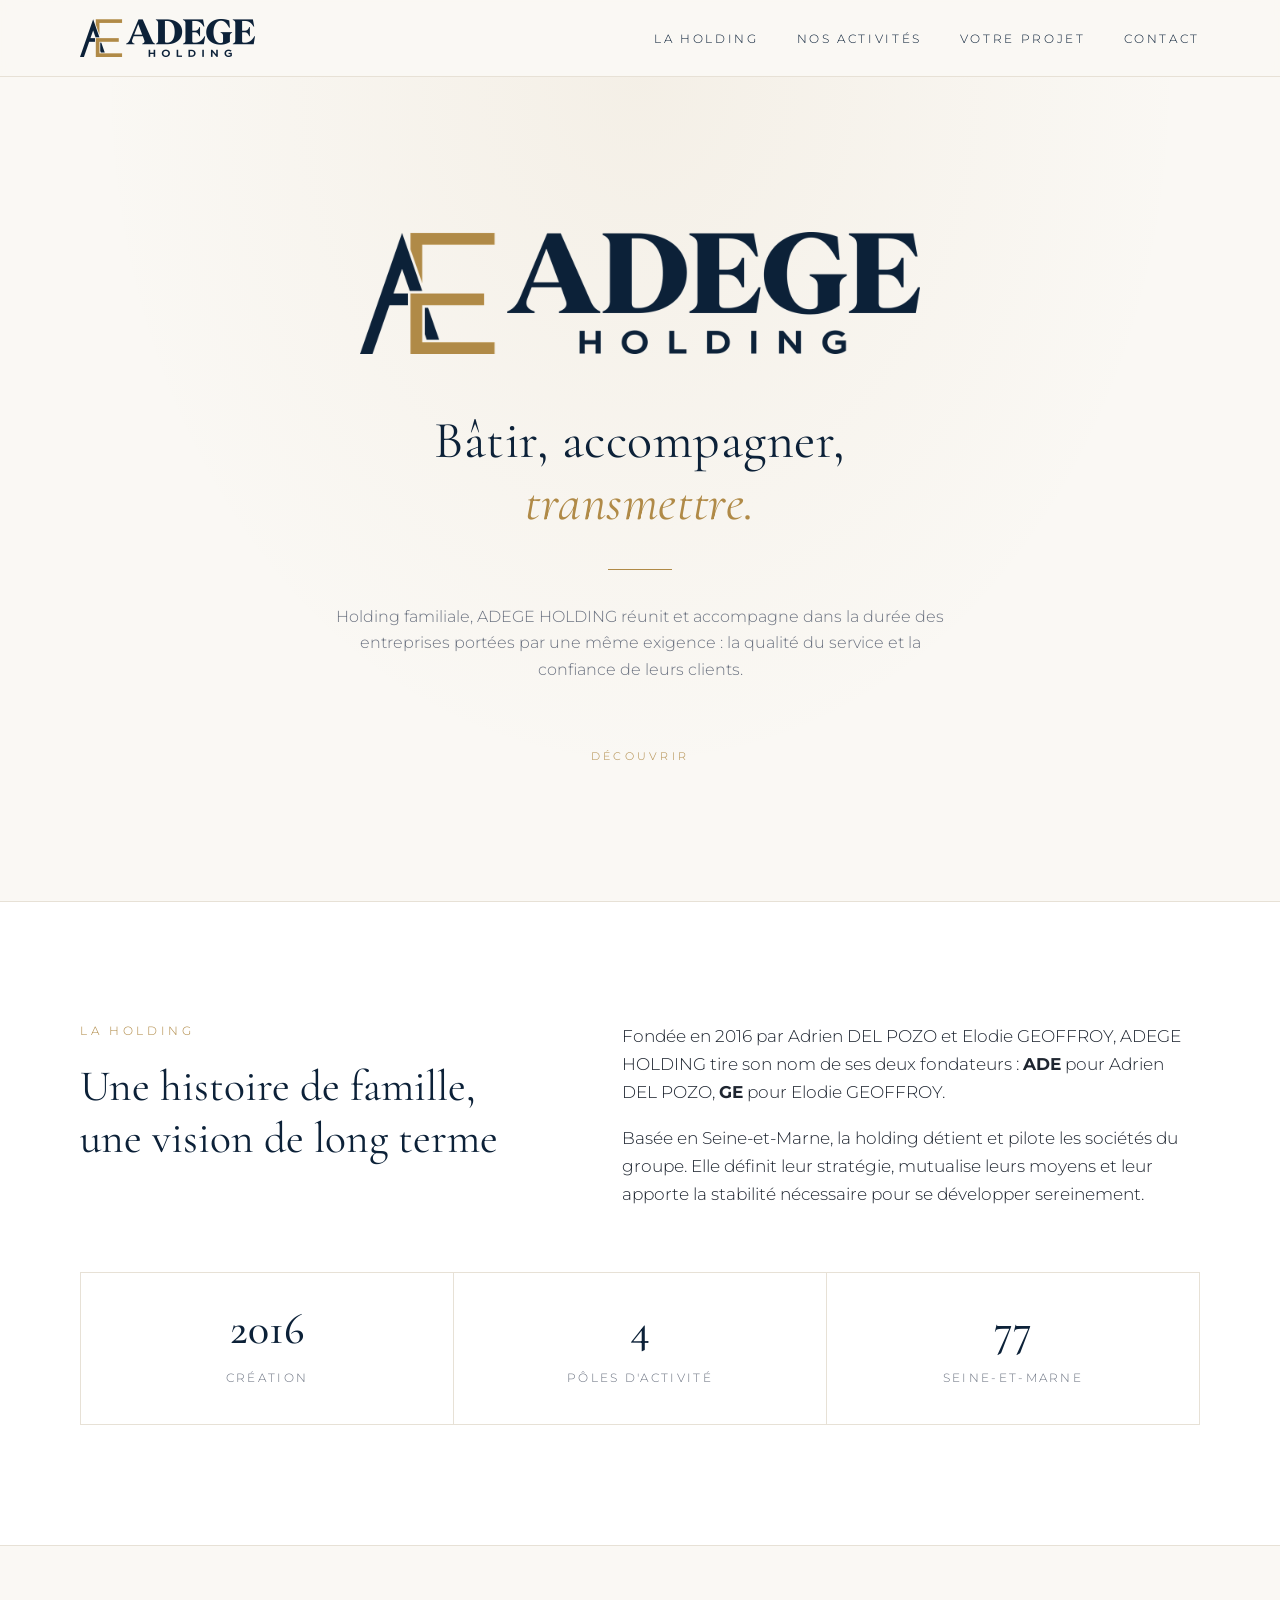
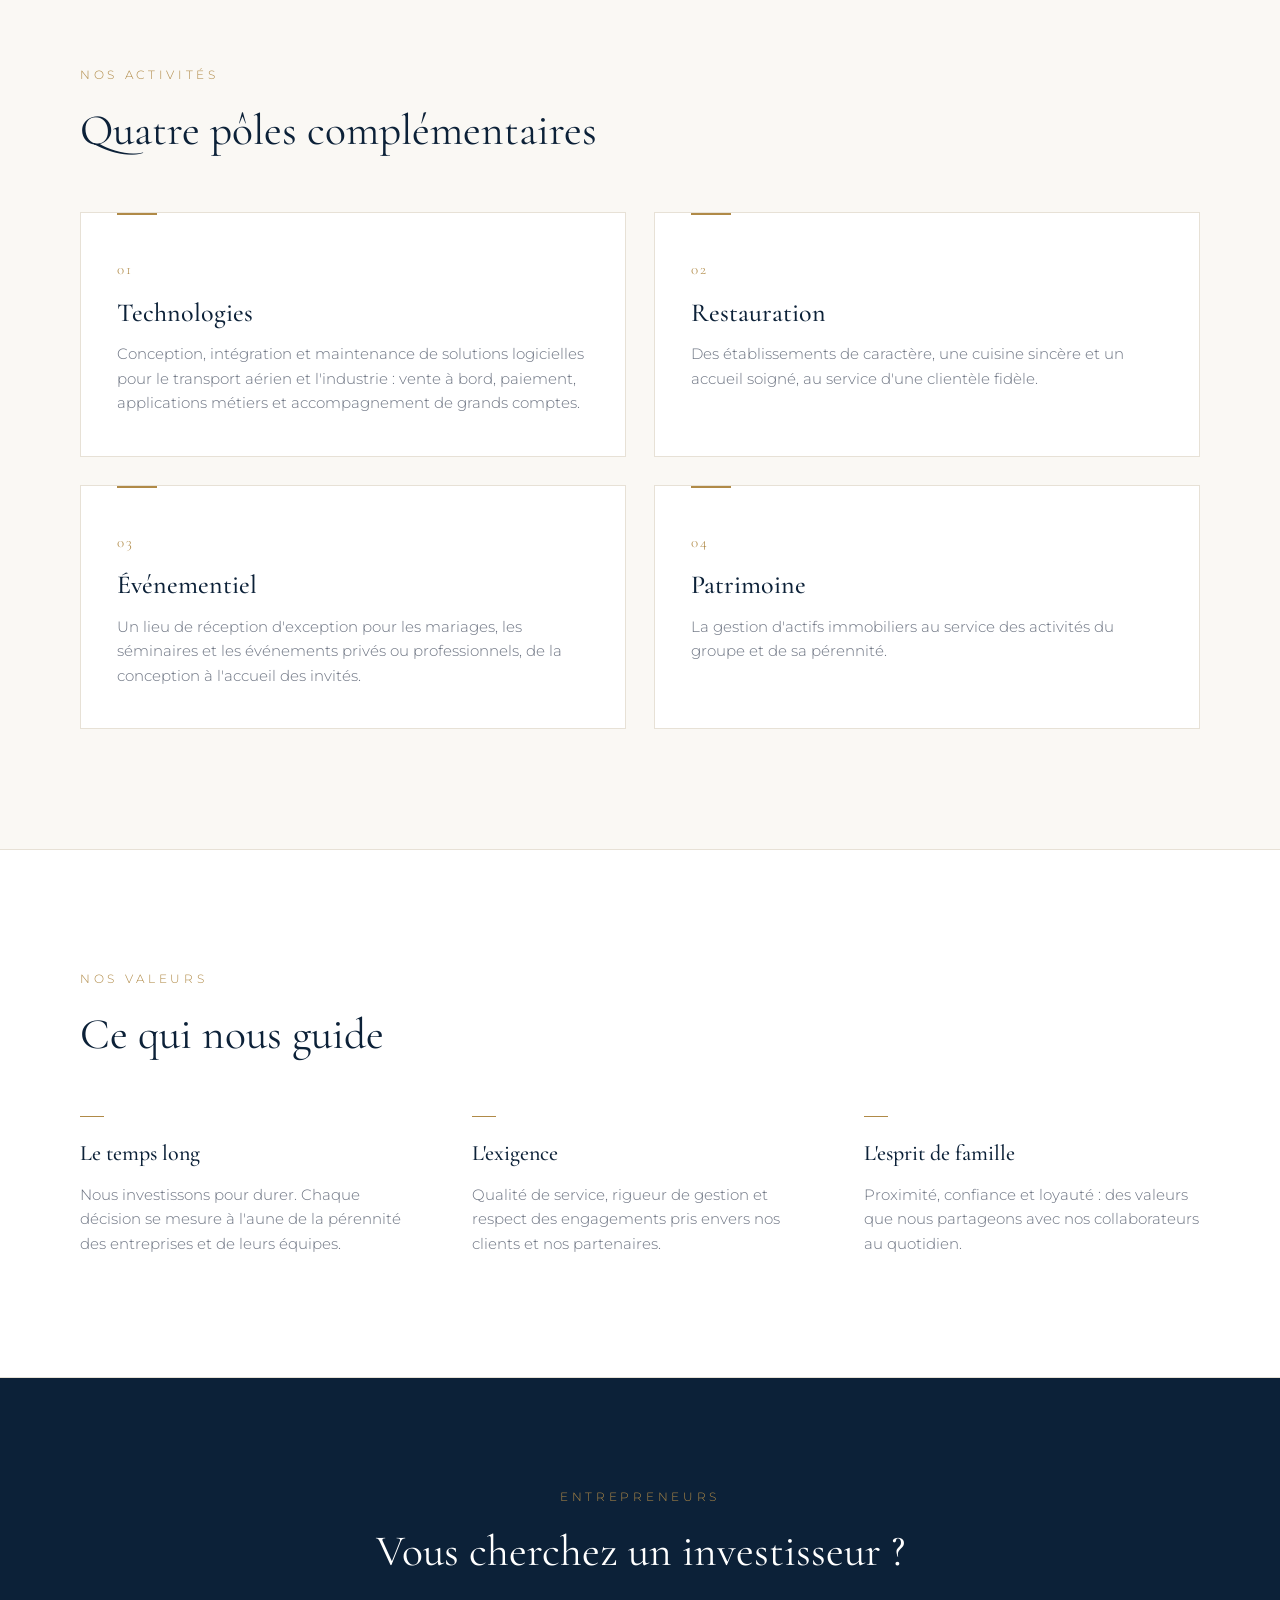
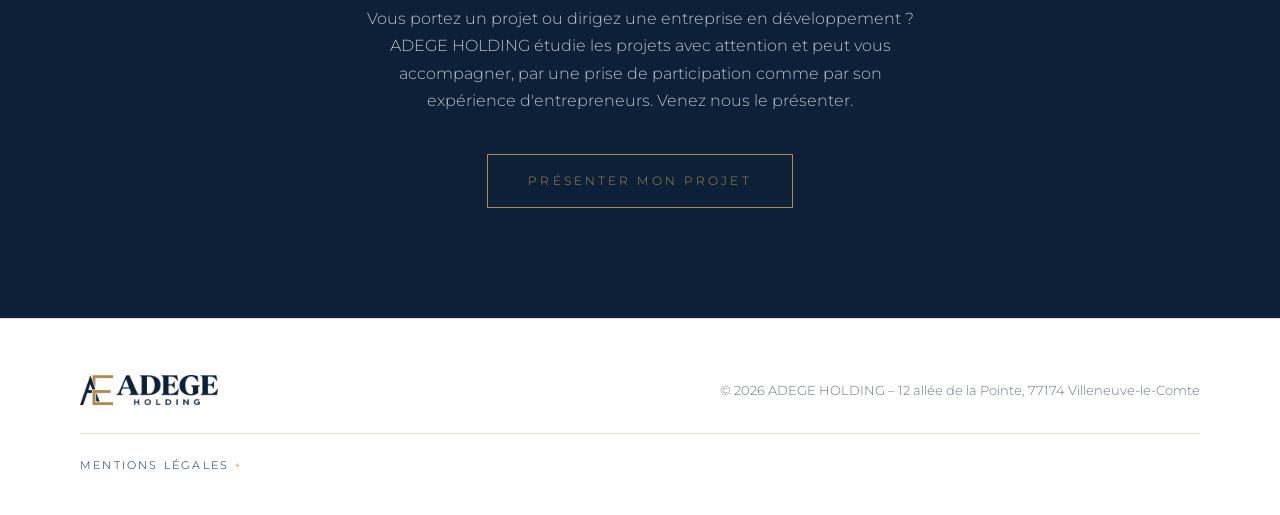
==== index.html @ 474741d3 "Site vitrine ADEGE HOLDING" ====
<!doctype html>
<html lang="fr">
<head>
<meta charset="utf-8">
<meta name="viewport" content="width=device-width, initial-scale=1">
<title>ADEGE HOLDING – Holding familiale</title>
<meta name="description" content="ADEGE HOLDING, holding familiale fondée par Adrien DEL POZO et Elodie GEOFFROY, accompagne dans la durée des entreprises de technologies, de restauration, d'événementiel et de patrimoine.">
<link rel="icon" type="image/png" href="img/favicon.png">
<link rel="preconnect" href="https://fonts.googleapis.com">
<link rel="preconnect" href="https://fonts.gstatic.com" crossorigin>
<link href="https://fonts.googleapis.com/css2?family=Cormorant+Garamond:ital,wght@0,400;0,500;1,400&family=Montserrat:wght@300;400;500&display=swap" rel="stylesheet">
<link rel="stylesheet" href="style.css">
</head>
<body>
<header class="top">
  <div class="wrap">
    <a class="brand" href="index.html" aria-label="ADEGE HOLDING – accueil"><img src="img/logo.png" alt="ADEGE HOLDING"></a>
    <nav>
      <a href="#holding">La holding</a>
      <a href="#poles">Nos activités</a>
      <a href="#projets">Votre projet</a>
      <a href="contact.html">Contact</a>
    </nav>
  </div>
</header>

<main>
  <section class="hero">
    <div class="wrap">
      <img class="logo reveal" src="img/logo.png" alt="ADEGE HOLDING">
      <h1 class="reveal">Bâtir, accompagner,<br><em>transmettre.</em></h1>
      <div class="rule"></div>
      <p class="reveal">Holding familiale, ADEGE HOLDING réunit et accompagne dans la durée des entreprises portées par une même exigence : la qualité du service et la confiance de leurs clients.</p>
      <div class="scroll">Découvrir</div>
    </div>
  </section>

  <section class="block paper" id="holding">
    <div class="wrap split">
      <div class="reveal">
        <div class="eyebrow">La holding</div>
        <h2>Une histoire de famille, une vision de long terme</h2>
      </div>
      <div class="reveal">
        <p class="lead">Fondée en 2016 par Adrien DEL POZO et Elodie GEOFFROY, ADEGE HOLDING tire son nom de ses deux fondateurs : <strong>ADE</strong> pour Adrien DEL POZO, <strong>GE</strong> pour Elodie GEOFFROY.</p>
        <p class="lead">Basée en Seine-et-Marne, la holding détient et pilote les sociétés du groupe. Elle définit leur stratégie, mutualise leurs moyens et leur apporte la stabilité nécessaire pour se développer sereinement.</p>
      </div>
    </div>
    <div class="wrap">
      <div class="figures reveal">
        <div><b>2016</b><span>Création</span></div>
        <div><b>4</b><span>Pôles d'activité</span></div>
        <div><b>77</b><span>Seine-et-Marne</span></div>
      </div>
    </div>
  </section>

  <section class="block" id="poles">
    <div class="wrap">
      <div class="eyebrow reveal">Nos activités</div>
      <h2 class="reveal">Quatre pôles complémentaires</h2>
      <div class="poles">
        <article class="pole reveal">
          <div class="num">01</div>
          <h3>Technologies</h3>
          <p>Conception, intégration et maintenance de solutions logicielles pour le transport aérien et l'industrie : vente à bord, paiement, applications métiers et accompagnement de grands comptes.</p>
        </article>
        <article class="pole reveal">
          <div class="num">02</div>
          <h3>Restauration</h3>
          <p>Des établissements de caractère, une cuisine sincère et un accueil soigné, au service d'une clientèle fidèle.</p>
        </article>
        <article class="pole reveal">
          <div class="num">03</div>
          <h3>Événementiel</h3>
          <p>Un lieu de réception d'exception pour les mariages, les séminaires et les événements privés ou professionnels, de la conception à l'accueil des invités.</p>
        </article>
        <article class="pole reveal">
          <div class="num">04</div>
          <h3>Patrimoine</h3>
          <p>La gestion d'actifs immobiliers au service des activités du groupe et de sa pérennité.</p>
        </article>
      </div>
    </div>
  </section>

  <section class="block paper">
    <div class="wrap">
      <div class="eyebrow reveal">Nos valeurs</div>
      <h2 class="reveal">Ce qui nous guide</h2>
      <div class="values">
        <div class="reveal"><h4>Le temps long</h4><p>Nous investissons pour durer. Chaque décision se mesure à l'aune de la pérennité des entreprises et de leurs équipes.</p></div>
        <div class="reveal"><h4>L'exigence</h4><p>Qualité de service, rigueur de gestion et respect des engagements pris envers nos clients et nos partenaires.</p></div>
        <div class="reveal"><h4>L'esprit de famille</h4><p>Proximité, confiance et loyauté : des valeurs que nous partageons avec nos collaborateurs au quotidien.</p></div>
      </div>
    </div>
  </section>

  <section class="cta" id="projets">
    <div class="wrap">
      <div class="eyebrow">Entrepreneurs</div>
      <h2>Vous cherchez un investisseur ?</h2>
      <p>Vous portez un projet ou dirigez une entreprise en développement ? ADEGE HOLDING étudie les projets avec attention et peut vous accompagner, par une prise de participation comme par son expérience d'entrepreneurs. Venez nous le présenter.</p>
      <a class="btn" href="contact.html#projet">Présenter mon projet</a>
    </div>
  </section>
</main>

<footer>
  <div class="wrap">
    <div class="row">
      <img src="img/logo.png" alt="ADEGE HOLDING">
      <span>© <span class="year">2026</span> ADEGE HOLDING – 12 allée de la Pointe, 77174 Villeneuve-le-Comte</span>
    </div>
    <details>
      <summary>Mentions légales</summary>
      <div class="legal">
        <div><b>Éditeur</b>ADEGE HOLDING, société civile au capital de 214 000 €<br>Siège : 12 allée de la Pointe, 77174 Villeneuve-le-Comte<br>RCS Meaux 818 381 444<br>Contact : contact@adege-holding.com</div>
        <div><b>Publication</b>Directrice de la publication : Elodie GEOFFROY, gérante.<br><br><b>Hébergement</b>GitHub, Inc. (GitHub Pages), 88 Colin P. Kelly Jr. Street, San Francisco, CA 94107, États-Unis.</div>
        <div><b>Données personnelles</b>Ce site ne dépose aucun cookie et ne collecte aucune donnée personnelle. Les messages envoyés par e-mail ne servent qu'à vous répondre. Vous pouvez exercer vos droits (RGPD) à l'adresse contact@adege-holding.com.</div>
      </div>
    </details>
  </div>
</footer>
<script>
  document.querySelectorAll('.year').forEach(e => e.textContent = new Date().getFullYear());
  const io = new IntersectionObserver(es => es.forEach(e => { if (e.isIntersecting) { e.target.classList.add('in'); io.unobserve(e.target); } }), { threshold: .12 });
  document.querySelectorAll('.reveal').forEach(e => io.observe(e));
</script>
</body>
</html>
---- style.css ----
:root {
  --navy: #0C2138;
  --navy-soft: #1B3350;
  --gold: #B08A47;
  --gold-soft: #CDB386;
  --ivory: #FAF8F4;
  --paper: #FFFFFF;
  --ink: #1E2530;
  --muted: #6B7280;
  --line: #E7E1D6;
  --serif: "Cormorant Garamond", Georgia, "Times New Roman", serif;
  --sans: "Montserrat", "Segoe UI", Arial, sans-serif;
}
* { box-sizing: border-box; margin: 0; padding: 0; }
html { scroll-behavior: smooth; }
body { background: var(--ivory); color: var(--ink); font-family: var(--sans); font-weight: 300; line-height: 1.7; -webkit-font-smoothing: antialiased; }
a { color: inherit; text-decoration: none; }
img { max-width: 100%; display: block; }

/* header */
.top { position: sticky; top: 0; z-index: 10; background: rgba(250, 248, 244, .92); backdrop-filter: blur(8px); border-bottom: 1px solid var(--line); }
.top .wrap { display: flex; align-items: center; justify-content: space-between; height: 76px; }
.top .brand img { height: 38px; width: auto; }
.top nav a { font-size: 12px; letter-spacing: .22em; text-transform: uppercase; margin-left: 34px; color: var(--navy); position: relative; padding-bottom: 4px; }
.top nav a::after { content: ""; position: absolute; left: 0; right: 0; bottom: 0; height: 1px; background: var(--gold); transform: scaleX(0); transition: transform .3s; }
.top nav a:hover::after, .top nav a.on::after { transform: scaleX(1); }

.wrap { width: min(1120px, calc(100% - 48px)); margin: 0 auto; }

/* hero */
.hero { min-height: calc(100vh - 76px); display: grid; place-items: center; text-align: center; padding: 80px 0 60px; background:
  radial-gradient(ellipse at 50% 0%, rgba(176, 138, 71, .08), transparent 60%), var(--ivory); }
.hero .logo { width: min(560px, 86vw); margin: 0 auto 56px; }
.hero h1 { font-family: var(--serif); font-weight: 400; font-size: clamp(30px, 4.2vw, 52px); line-height: 1.2; color: var(--navy); letter-spacing: .01em; }
.hero h1 em { font-style: italic; color: var(--gold); }
.rule { width: 64px; height: 1px; background: var(--gold); margin: 34px auto; }
.hero p { max-width: 620px; margin: 0 auto; color: var(--muted); font-size: 15.5px; }
.scroll { margin-top: 64px; font-size: 11px; letter-spacing: .3em; text-transform: uppercase; color: var(--gold); }

/* sections */
section.block { padding: 120px 0; }
section.block.paper { background: var(--paper); border-top: 1px solid var(--line); border-bottom: 1px solid var(--line); }
.eyebrow { font-size: 11.5px; letter-spacing: .32em; text-transform: uppercase; color: var(--gold); margin-bottom: 18px; }
h2 { font-family: var(--serif); font-weight: 400; font-size: clamp(30px, 3.4vw, 44px); line-height: 1.2; color: var(--navy); margin-bottom: 28px; }
.lead { font-size: 16.5px; color: var(--ink); max-width: 720px; }
.lead + .lead { margin-top: 18px; }

.split { display: grid; grid-template-columns: 1fr 1.25fr; gap: 80px; align-items: start; }
.figures { display: grid; grid-template-columns: repeat(3, 1fr); gap: 1px; background: var(--line); border: 1px solid var(--line); margin-top: 64px; }
.figures div { background: var(--paper); padding: 34px 26px; text-align: center; }
.figures b { display: block; font-family: var(--serif); font-weight: 500; font-size: 44px; color: var(--navy); line-height: 1; margin-bottom: 12px; }
.figures span { font-size: 11.5px; letter-spacing: .2em; text-transform: uppercase; color: var(--muted); }

/* poles */
.poles { display: grid; grid-template-columns: repeat(2, 1fr); gap: 28px; margin-top: 56px; }
.pole { background: var(--paper); border: 1px solid var(--line); padding: 44px 36px 40px; position: relative; transition: transform .35s, box-shadow .35s; }
.pole::before { content: ""; position: absolute; top: 0; left: 36px; width: 40px; height: 2px; background: var(--gold); }
.pole:hover { transform: translateY(-4px); box-shadow: 0 18px 40px rgba(12, 33, 56, .08); }
.pole .num { font-family: var(--serif); font-size: 15px; color: var(--gold); letter-spacing: .1em; }
.pole h3 { font-family: var(--serif); font-weight: 500; font-size: 26px; color: var(--navy); margin: 14px 0 14px; line-height: 1.2; }
.pole p { font-size: 14.5px; color: var(--muted); }
.pole ul { list-style: none; margin-top: 22px; border-top: 1px solid var(--line); padding-top: 18px; }
.pole li { font-size: 12px; letter-spacing: .16em; text-transform: uppercase; color: var(--navy); padding: 5px 0; }

/* values */
.values { display: grid; grid-template-columns: repeat(3, 1fr); gap: 56px; margin-top: 56px; }
.values h4 { font-family: var(--serif); font-weight: 500; font-size: 22px; color: var(--navy); margin-bottom: 10px; }
.values h4::before { content: ""; display: block; width: 24px; height: 1px; background: var(--gold); margin-bottom: 18px; }
.values p { font-size: 14.5px; color: var(--muted); }

/* call to action */
.cta { background: var(--navy); color: #fff; text-align: center; padding: 110px 0; }
.cta h2 { color: #fff; }
.cta p { color: rgba(255, 255, 255, .72); max-width: 560px; margin: 0 auto 40px; }
.btn { display: inline-block; border: 1px solid var(--gold); color: var(--gold); padding: 16px 40px; font-size: 12px; letter-spacing: .26em; text-transform: uppercase; transition: background .3s, color .3s; }
.btn:hover { background: var(--gold); color: var(--navy); }
.btn.dark { color: var(--navy); border-color: var(--navy); }
.btn.dark:hover { background: var(--navy); color: #fff; }

/* contact page */
.contact-hero { padding: 110px 0 40px; text-align: center; }
.contact-grid { display: grid; grid-template-columns: 1fr 1fr; gap: 1px; background: var(--line); border: 1px solid var(--line); margin: 40px auto 120px; max-width: 900px; }
.contact-grid > div { background: var(--paper); padding: 56px 48px; }
.contact-grid h3 { font-size: 11.5px; letter-spacing: .3em; text-transform: uppercase; color: var(--gold); font-weight: 500; margin-bottom: 22px; }
.contact-grid p { font-family: var(--serif); font-size: 22px; line-height: 1.5; color: var(--navy); }
.contact-grid a.mail { border-bottom: 1px solid var(--gold); }
.contact-grid .small { font-family: var(--sans); font-size: 13.5px; color: var(--muted); margin-top: 18px; line-height: 1.7; }

/* footer */
footer { background: var(--paper); border-top: 1px solid var(--line); padding: 56px 0 40px; font-size: 12.5px; color: var(--muted); }
footer .row { display: flex; justify-content: space-between; align-items: center; gap: 24px; flex-wrap: wrap; }
footer img { height: 30px; width: auto; }
footer details { margin-top: 28px; border-top: 1px solid var(--line); padding-top: 22px; }
footer summary { cursor: pointer; letter-spacing: .2em; text-transform: uppercase; font-size: 11px; color: var(--navy); list-style: none; }
footer summary::-webkit-details-marker { display: none; }
footer summary::after { content: " +"; color: var(--gold); }
footer details[open] summary::after { content: " –"; }
footer .legal { margin-top: 18px; display: grid; grid-template-columns: repeat(3, 1fr); gap: 32px; line-height: 1.8; }
footer .legal b { color: var(--navy); font-weight: 500; display: block; margin-bottom: 6px; letter-spacing: .08em; }

/* reveal */
.reveal { opacity: 0; transform: translateY(18px); transition: opacity .9s ease, transform .9s ease; }
.reveal.in { opacity: 1; transform: none; }

@media (max-width: 880px) {
  .split, .poles, .values, .contact-grid, footer .legal { grid-template-columns: 1fr; }
  .split { gap: 24px; }
  .figures { grid-template-columns: 1fr; }
  section.block { padding: 80px 0; }
  .top nav a { margin-left: 18px; letter-spacing: .14em; }
  .contact-grid > div { padding: 40px 28px; }
}
@media (prefers-reduced-motion: reduce) { .reveal { opacity: 1; transform: none; transition: none; } html { scroll-behavior: auto; } }
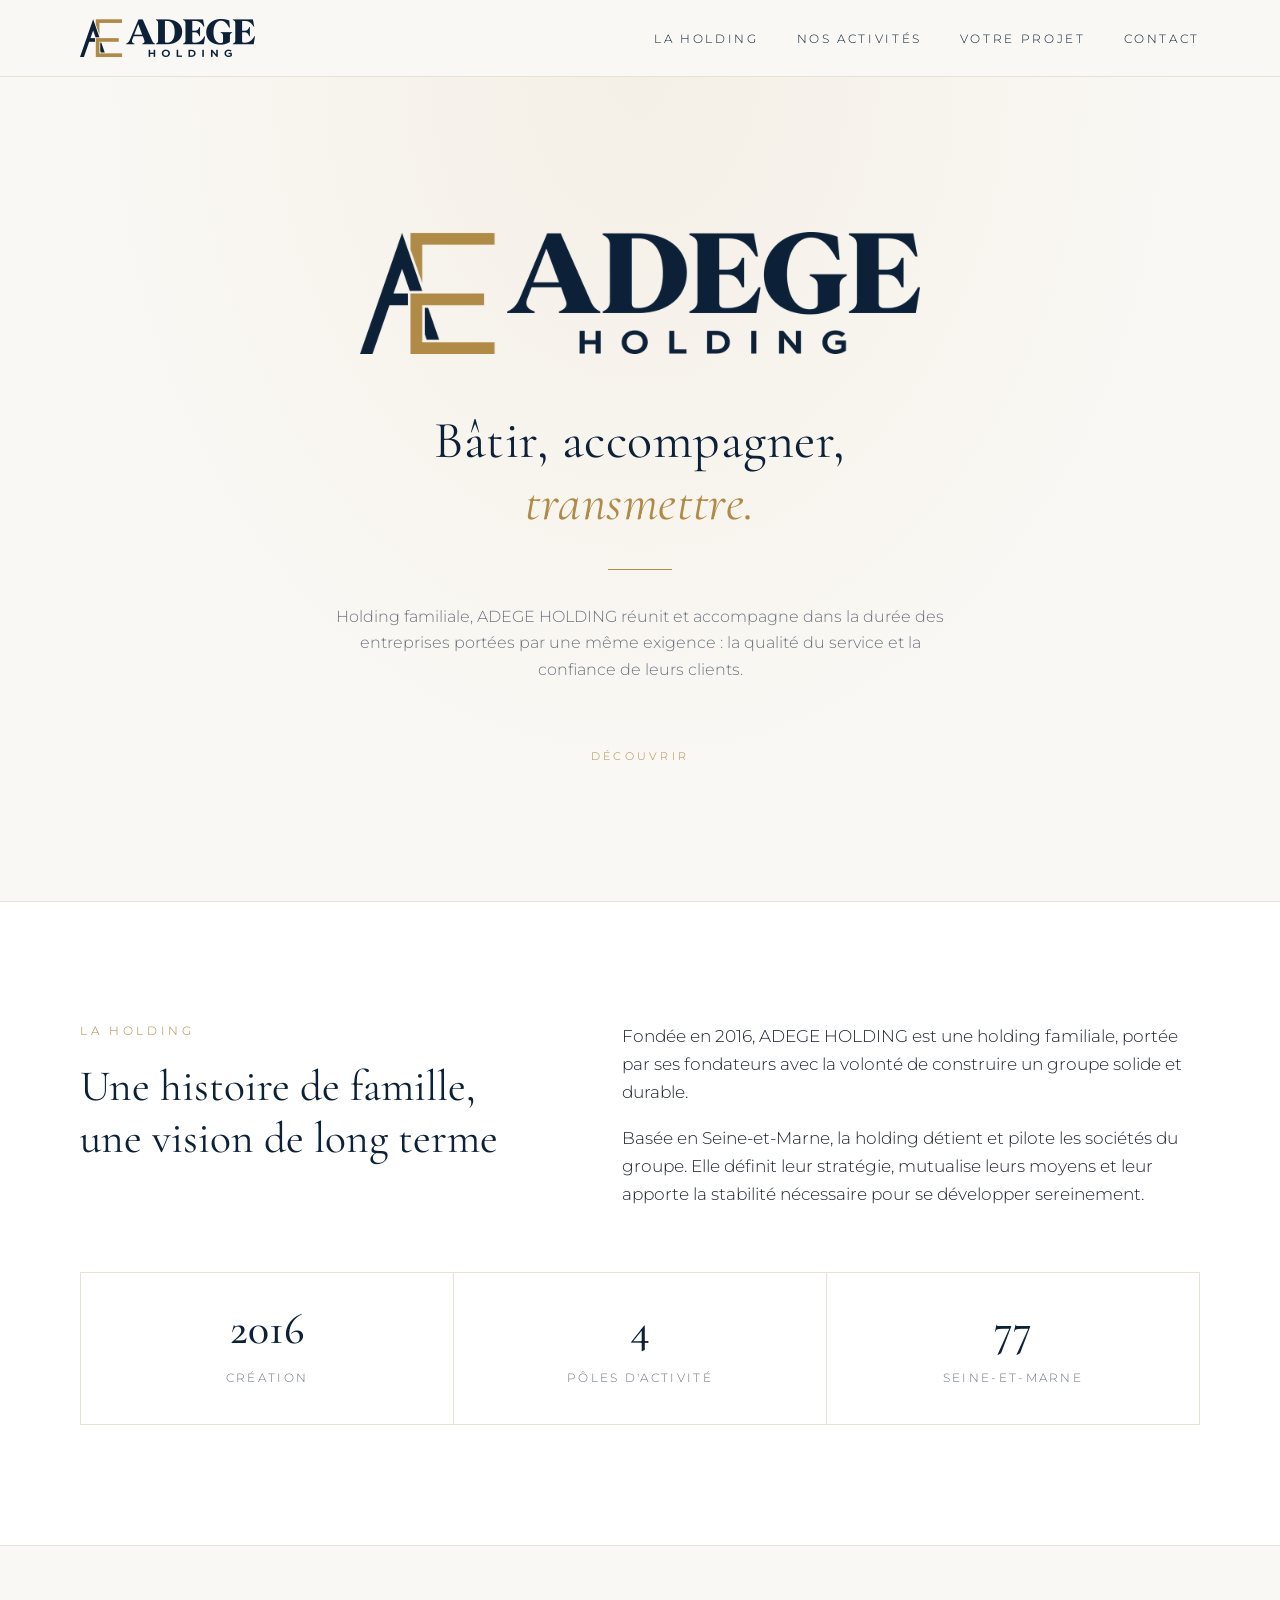
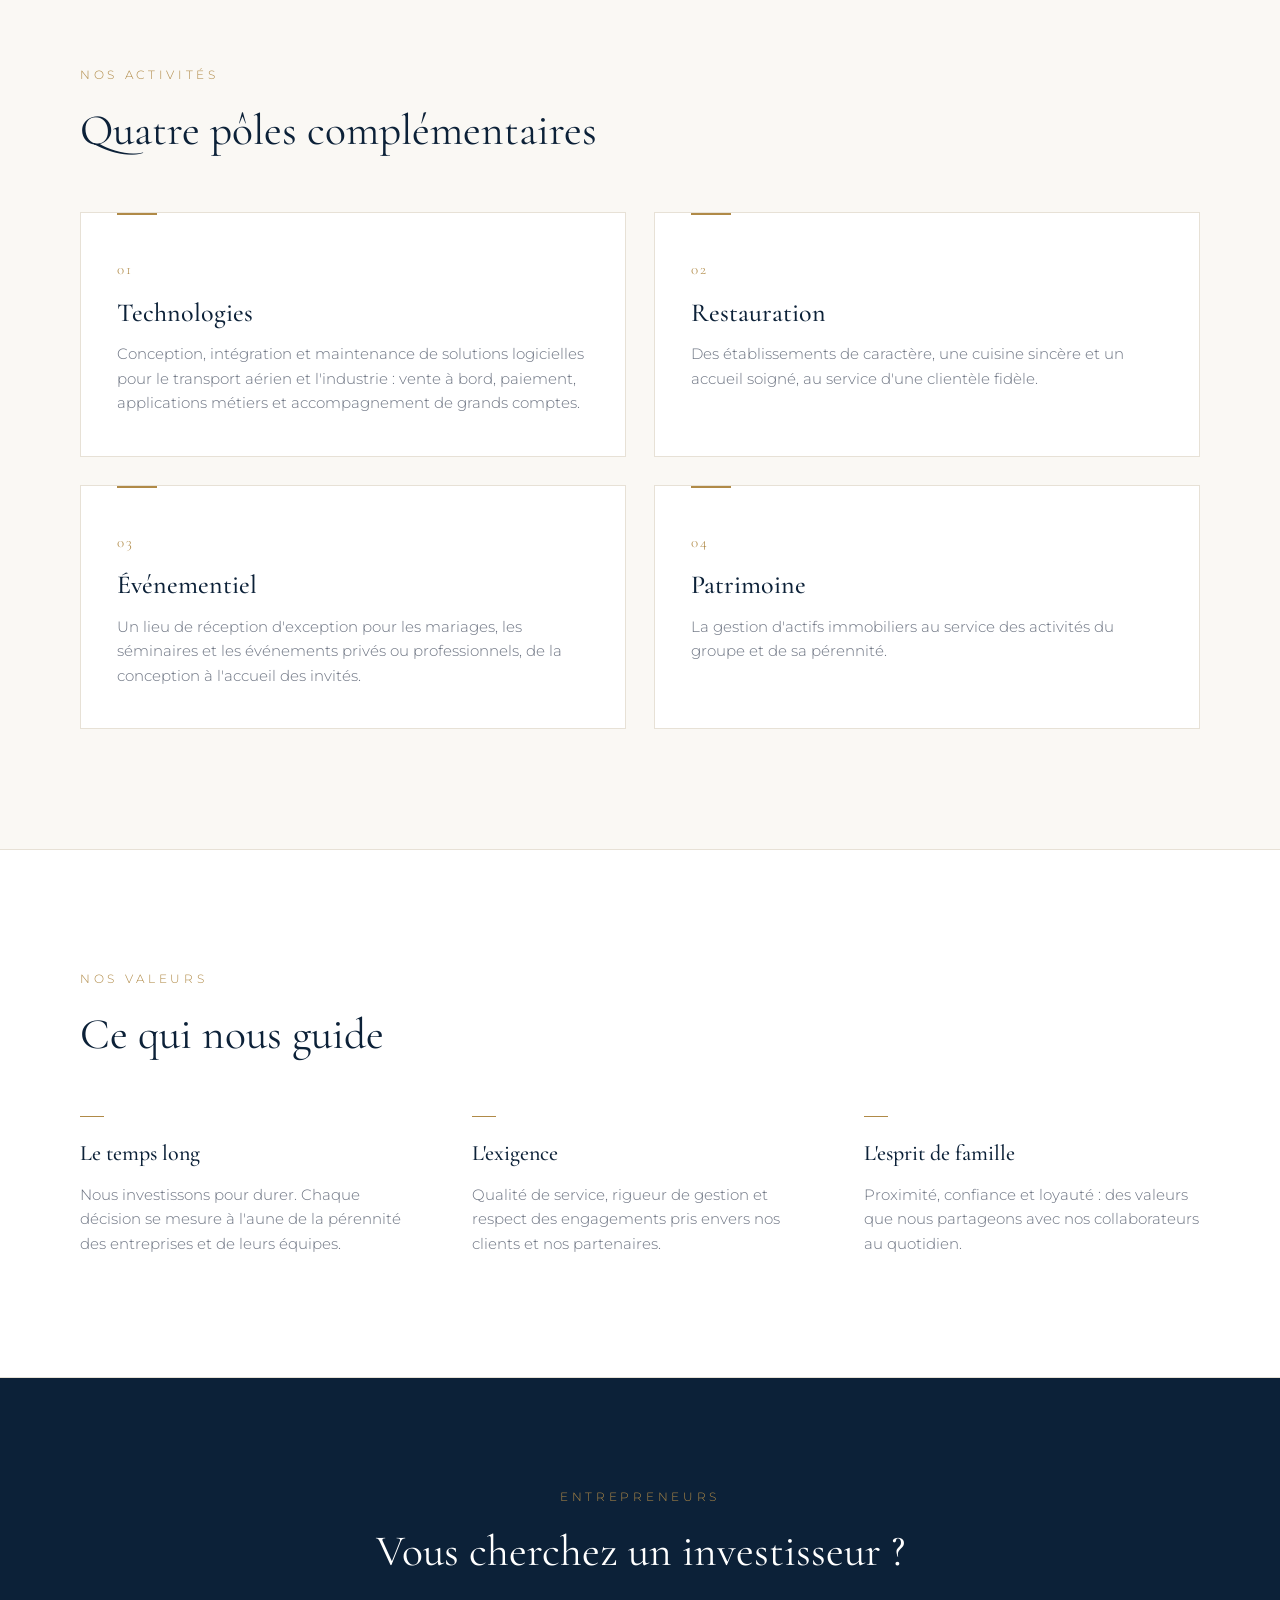
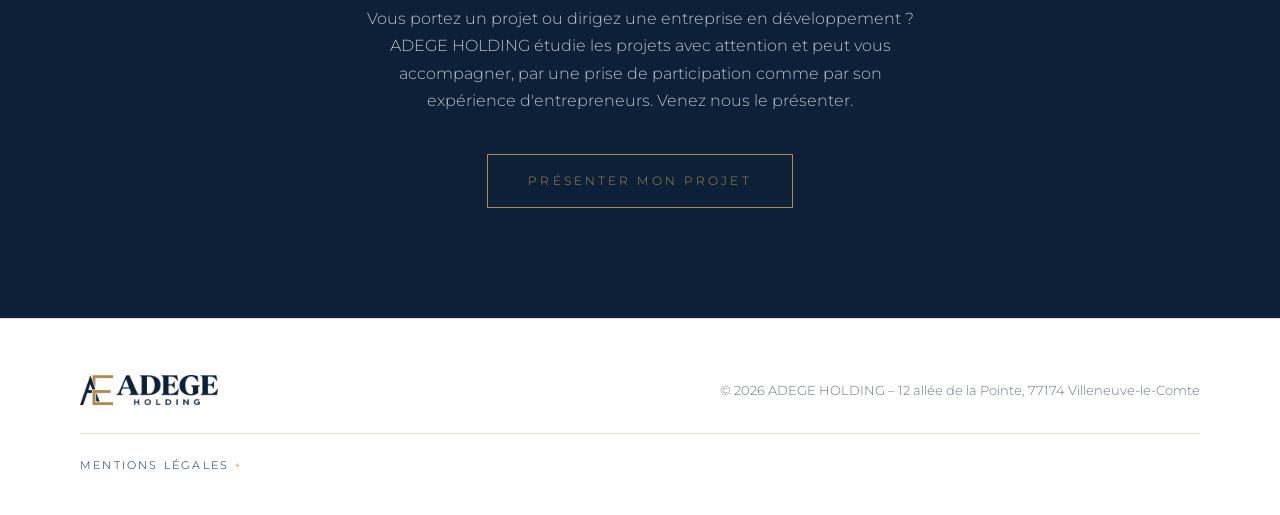
==== commit 3e9e2715: "Retrait des noms des fondateurs" ====
--- a/index.html
+++ b/index.html
@@ -4,7 +4,7 @@
 <meta charset="utf-8">
 <meta name="viewport" content="width=device-width, initial-scale=1">
 <title>ADEGE HOLDING – Holding familiale</title>
-<meta name="description" content="ADEGE HOLDING, holding familiale fondée par Adrien DEL POZO et Elodie GEOFFROY, accompagne dans la durée des entreprises de technologies, de restauration, d'événementiel et de patrimoine.">
+<meta name="description" content="ADEGE HOLDING, holding familiale fondée en 2016, accompagne dans la durée des entreprises de technologies, de restauration, d'événementiel et de patrimoine.">
 <link rel="icon" type="image/png" href="img/favicon.png">
 <link rel="preconnect" href="https://fonts.googleapis.com">
 <link rel="preconnect" href="https://fonts.gstatic.com" crossorigin>
@@ -42,7 +42,7 @@
         <h2>Une histoire de famille, une vision de long terme</h2>
       </div>
       <div class="reveal">
-        <p class="lead">Fondée en 2016 par Adrien DEL POZO et Elodie GEOFFROY, ADEGE HOLDING tire son nom de ses deux fondateurs : <strong>ADE</strong> pour Adrien DEL POZO, <strong>GE</strong> pour Elodie GEOFFROY.</p>
+        <p class="lead">Fondée en 2016, ADEGE HOLDING est une holding familiale, portée par ses fondateurs avec la volonté de construire un groupe solide et durable.</p>
         <p class="lead">Basée en Seine-et-Marne, la holding détient et pilote les sociétés du groupe. Elle définit leur stratégie, mutualise leurs moyens et leur apporte la stabilité nécessaire pour se développer sereinement.</p>
       </div>
     </div>
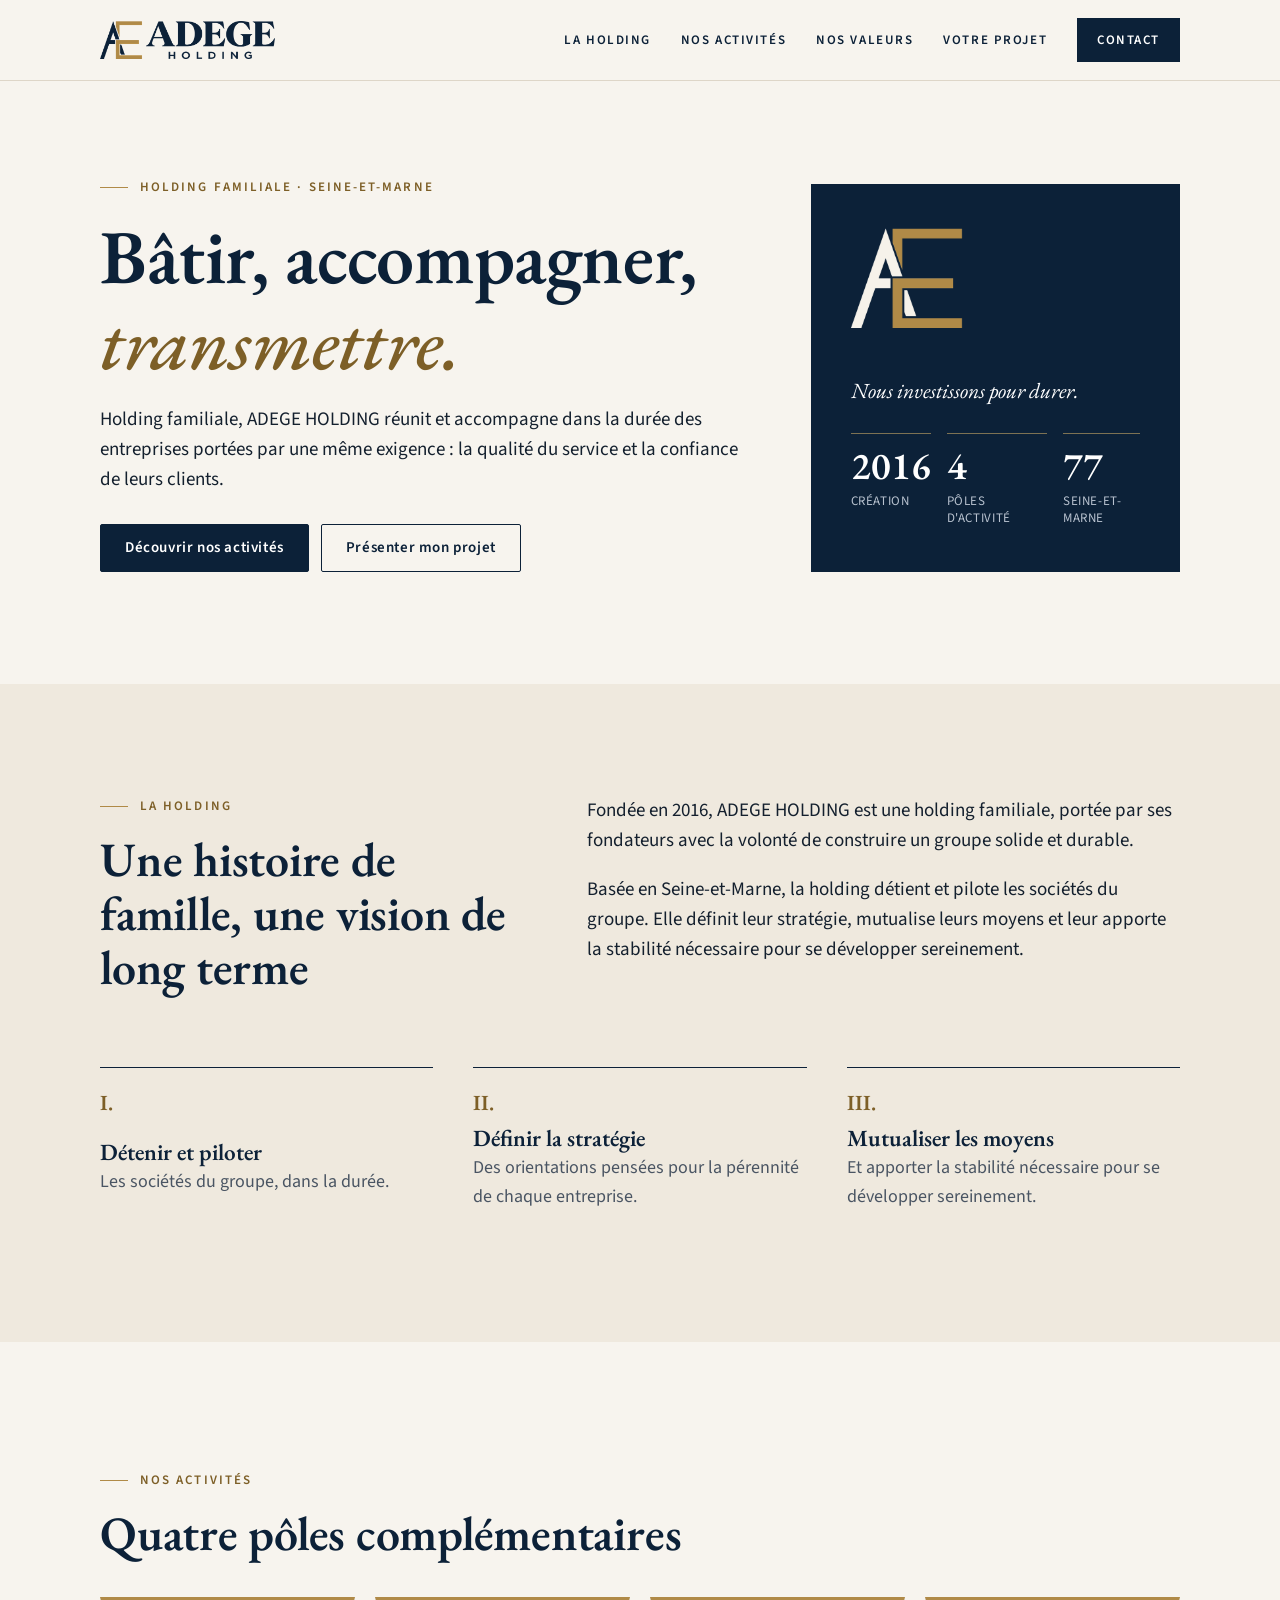
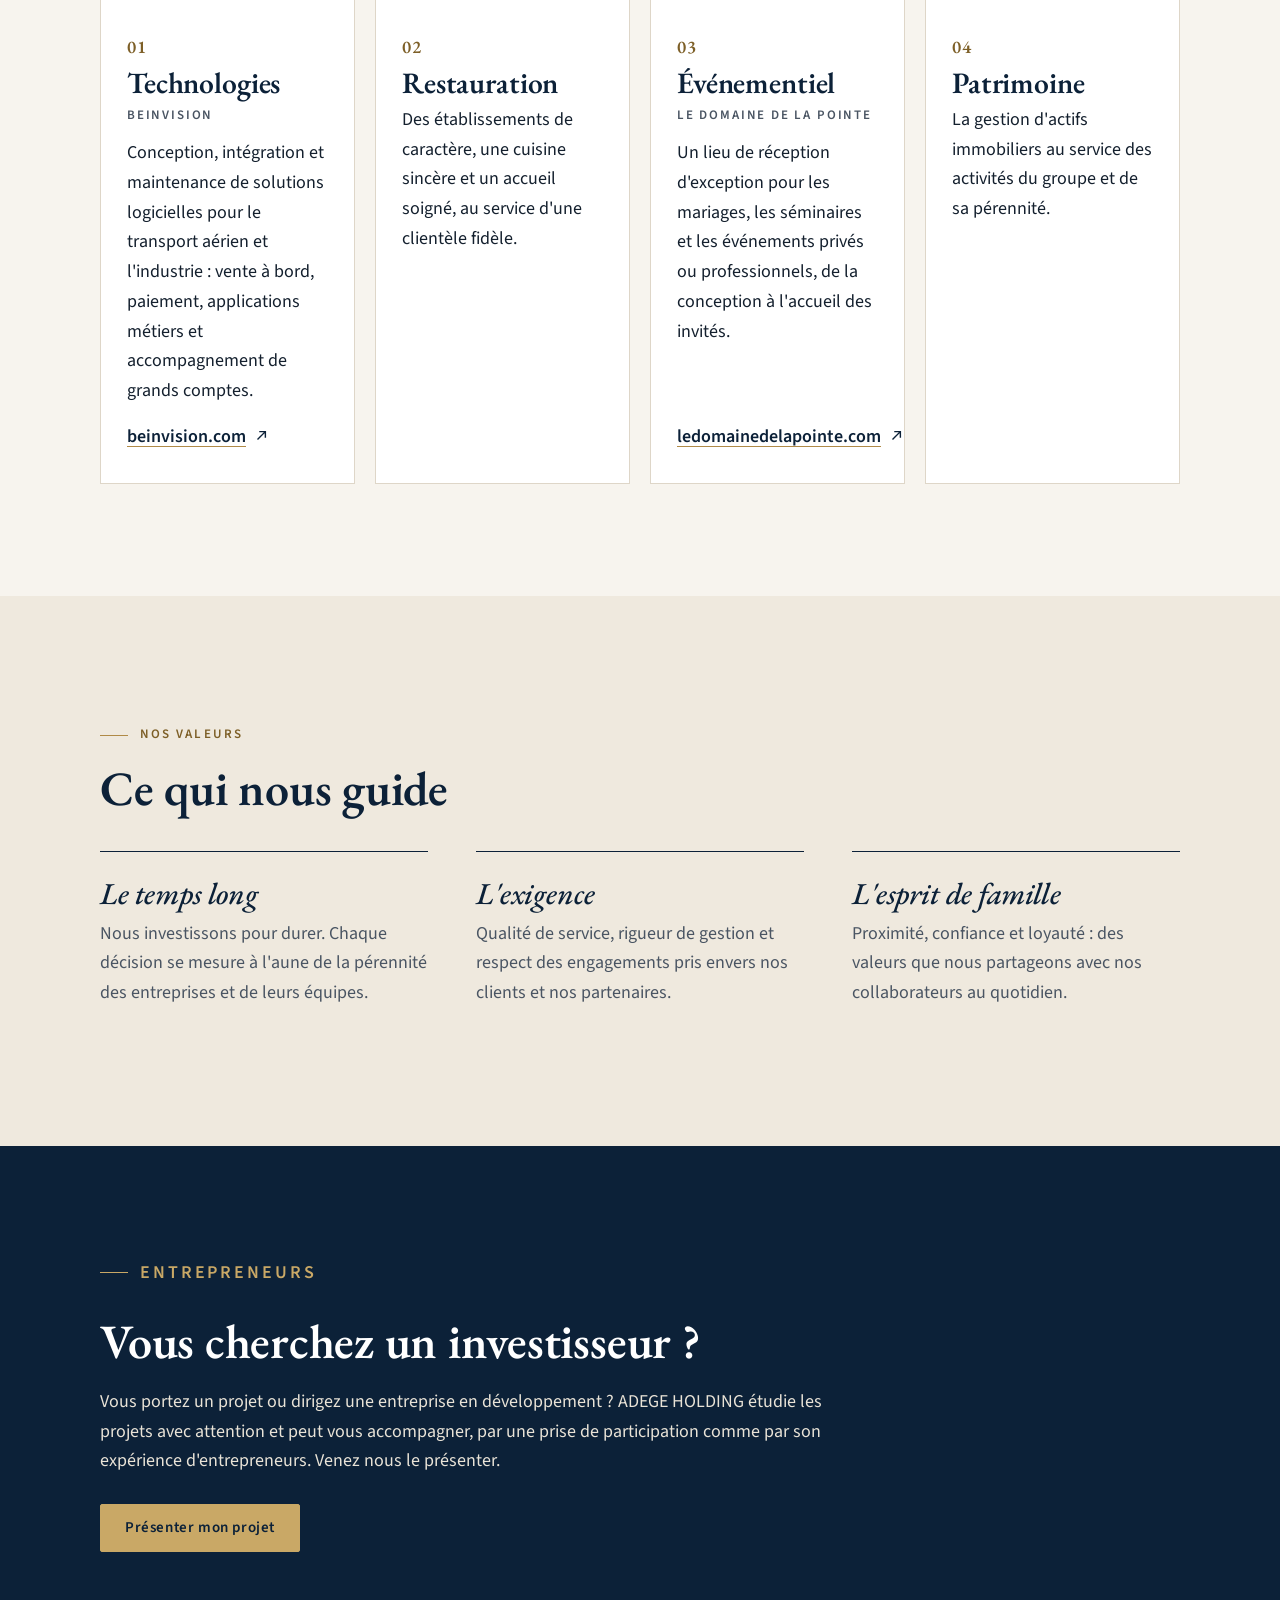
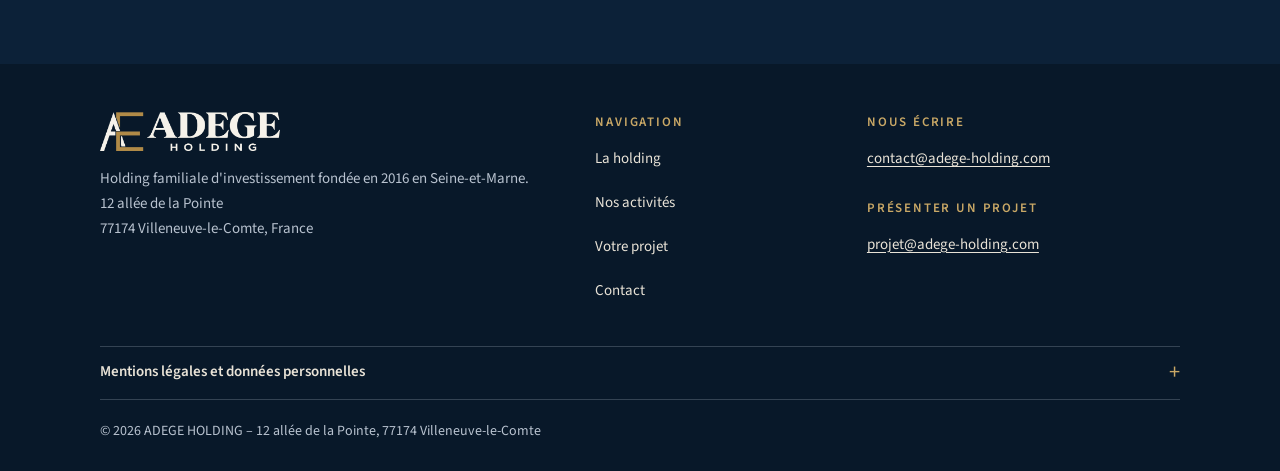
==== commit d2b8c432: "Redesign site mobile-first with accessible navigation - Rebuild index, contact and 404 pages: mobile" ====
--- a/index.html
+++ b/index.html
@@ -3,129 +3,213 @@
 <head>
 <meta charset="utf-8">
 <meta name="viewport" content="width=device-width, initial-scale=1">
-<title>ADEGE HOLDING – Holding familiale</title>
-<meta name="description" content="ADEGE HOLDING, holding familiale fondée en 2016, accompagne dans la durée des entreprises de technologies, de restauration, d'événementiel et de patrimoine.">
+<title>ADEGE HOLDING – Holding familiale d'investissement en Seine-et-Marne</title>
+<meta name="description" content="ADEGE HOLDING, holding familiale fondée en 2016 en Seine-et-Marne, accompagne dans la durée des entreprises de technologies, de restauration, d'événementiel et de patrimoine. Vous avez un projet ? Présentez-le nous.">
+<meta name="robots" content="index, follow">
+<link rel="canonical" href="https://adege-holding.com/">
+<meta name="theme-color" content="#0C2138">
+<meta property="og:type" content="website">
+<meta property="og:locale" content="fr_FR">
+<meta property="og:site_name" content="ADEGE HOLDING">
+<meta property="og:title" content="ADEGE HOLDING – Holding familiale d'investissement en Seine-et-Marne">
+<meta property="og:description" content="ADEGE HOLDING, holding familiale fondée en 2016 en Seine-et-Marne, accompagne dans la durée des entreprises de technologies, de restauration, d'événementiel et de patrimoine. Vous avez un projet ? Présentez-le nous.">
+<meta property="og:url" content="https://adege-holding.com/">
+<meta property="og:image" content="https://adege-holding.com/img/og-image.jpg">
+<meta property="og:image:width" content="1200">
+<meta property="og:image:height" content="630">
+<meta property="og:image:alt" content="ADEGE HOLDING – Bâtir, accompagner, transmettre">
+<meta name="twitter:card" content="summary_large_image">
 <link rel="icon" type="image/png" href="img/favicon.png">
+<link rel="apple-touch-icon" href="img/apple-touch-icon.png">
 <link rel="preconnect" href="https://fonts.googleapis.com">
 <link rel="preconnect" href="https://fonts.gstatic.com" crossorigin>
-<link href="https://fonts.googleapis.com/css2?family=Cormorant+Garamond:ital,wght@0,400;0,500;1,400&family=Montserrat:wght@300;400;500&display=swap" rel="stylesheet">
+<link href="https://fonts.googleapis.com/css2?family=EB+Garamond:ital,wght@0,500;0,600;1,500&family=Source+Sans+3:wght@400;600&display=swap" rel="stylesheet">
 <link rel="stylesheet" href="style.css">
+<script>document.documentElement.className = 'js';</script>
+<script src="menu.js" defer></script>
+<script type="application/ld+json">{"@context": "https://schema.org", "@type": "Organization", "name": "ADEGE HOLDING", "legalName": "ADEGE HOLDING", "url": "https://adege-holding.com/", "logo": "https://adege-holding.com/img/logo.png", "image": "https://adege-holding.com/img/og-image.jpg", "slogan": "Bâtir, accompagner, transmettre", "email": "contact@adege-holding.com", "foundingDate": "2016", "identifier": "818381444", "address": {"@type": "PostalAddress", "streetAddress": "12 allée de la Pointe", "postalCode": "77174", "addressLocality": "Villeneuve-le-Comte", "addressRegion": "Île-de-France", "addressCountry": "FR"}, "areaServed": "FR", "description": "Holding familiale qui accompagne dans la durée des entreprises de technologies, de restauration, d'événementiel et de patrimoine, et étudie les projets d'entrepreneurs à la recherche d'un investisseur."}</script>
 </head>
 <body>
-<header class="top">
+<a class="skip-link" href="#contenu">Aller au contenu</a>
+<header class="site-header">
   <div class="wrap">
-    <a class="brand" href="index.html" aria-label="ADEGE HOLDING – accueil"><img src="img/logo.png" alt="ADEGE HOLDING"></a>
-    <nav>
-      <a href="#holding">La holding</a>
-      <a href="#poles">Nos activités</a>
-      <a href="#projets">Votre projet</a>
-      <a href="contact.html">Contact</a>
+    <a class="brand" href="index.html" aria-current="page"><img src="img/logo-640.png" width="640" height="139" alt="ADEGE HOLDING – accueil"></a>
+    <button class="menu-toggle" type="button" aria-expanded="false" aria-controls="menu-principal" aria-label="Ouvrir le menu">
+      <span class="menu-toggle__label" aria-hidden="true">Menu</span>
+      <span class="menu-toggle__bars" aria-hidden="true"><span></span><span></span><span></span></span>
+    </button>
+    <nav class="site-nav" id="menu-principal" aria-label="Menu principal">
+      <ul>
+        <li><a href="index.html#holding">La holding</a></li>
+        <li><a href="index.html#poles">Nos activités</a></li>
+        <li><a href="index.html#valeurs">Nos valeurs</a></li>
+        <li><a href="index.html#projets">Votre projet</a></li>
+        <li class="nav-cta"><a href="contact.html">Contact</a></li>
+      </ul>
     </nav>
   </div>
 </header>
 
-<main>
-  <section class="hero">
-    <div class="wrap">
-      <img class="logo reveal" src="img/logo.png" alt="ADEGE HOLDING">
-      <h1 class="reveal">Bâtir, accompagner,<br><em>transmettre.</em></h1>
-      <div class="rule"></div>
-      <p class="reveal">Holding familiale, ADEGE HOLDING réunit et accompagne dans la durée des entreprises portées par une même exigence : la qualité du service et la confiance de leurs clients.</p>
-      <div class="scroll">Découvrir</div>
-    </div>
-  </section>
-
-  <section class="block paper" id="holding">
-    <div class="wrap split">
-      <div class="reveal">
-        <div class="eyebrow">La holding</div>
-        <h2>Une histoire de famille, une vision de long terme</h2>
-      </div>
-      <div class="reveal">
-        <p class="lead">Fondée en 2016, ADEGE HOLDING est une holding familiale, portée par ses fondateurs avec la volonté de construire un groupe solide et durable.</p>
-        <p class="lead">Basée en Seine-et-Marne, la holding détient et pilote les sociétés du groupe. Elle définit leur stratégie, mutualise leurs moyens et leur apporte la stabilité nécessaire pour se développer sereinement.</p>
-      </div>
-    </div>
-    <div class="wrap">
-      <div class="figures reveal">
-        <div><b>2016</b><span>Création</span></div>
-        <div><b>4</b><span>Pôles d'activité</span></div>
-        <div><b>77</b><span>Seine-et-Marne</span></div>
-      </div>
-    </div>
-  </section>
-
-  <section class="block" id="poles">
-    <div class="wrap">
-      <div class="eyebrow reveal">Nos activités</div>
-      <h2 class="reveal">Quatre pôles complémentaires</h2>
-      <div class="poles">
-        <article class="pole reveal">
-          <div class="num">01</div>
-          <h3>Technologies</h3>
-          <p>Conception, intégration et maintenance de solutions logicielles pour le transport aérien et l'industrie : vente à bord, paiement, applications métiers et accompagnement de grands comptes.</p>
-        </article>
-        <article class="pole reveal">
-          <div class="num">02</div>
-          <h3>Restauration</h3>
-          <p>Des établissements de caractère, une cuisine sincère et un accueil soigné, au service d'une clientèle fidèle.</p>
-        </article>
-        <article class="pole reveal">
-          <div class="num">03</div>
-          <h3>Événementiel</h3>
-          <p>Un lieu de réception d'exception pour les mariages, les séminaires et les événements privés ou professionnels, de la conception à l'accueil des invités.</p>
-        </article>
-        <article class="pole reveal">
-          <div class="num">04</div>
-          <h3>Patrimoine</h3>
-          <p>La gestion d'actifs immobiliers au service des activités du groupe et de sa pérennité.</p>
-        </article>
-      </div>
-    </div>
-  </section>
-
-  <section class="block paper">
-    <div class="wrap">
-      <div class="eyebrow reveal">Nos valeurs</div>
-      <h2 class="reveal">Ce qui nous guide</h2>
-      <div class="values">
-        <div class="reveal"><h4>Le temps long</h4><p>Nous investissons pour durer. Chaque décision se mesure à l'aune de la pérennité des entreprises et de leurs équipes.</p></div>
-        <div class="reveal"><h4>L'exigence</h4><p>Qualité de service, rigueur de gestion et respect des engagements pris envers nos clients et nos partenaires.</p></div>
-        <div class="reveal"><h4>L'esprit de famille</h4><p>Proximité, confiance et loyauté : des valeurs que nous partageons avec nos collaborateurs au quotidien.</p></div>
-      </div>
-    </div>
-  </section>
-
-  <section class="cta" id="projets">
-    <div class="wrap">
-      <div class="eyebrow">Entrepreneurs</div>
-      <h2>Vous cherchez un investisseur ?</h2>
-      <p>Vous portez un projet ou dirigez une entreprise en développement ? ADEGE HOLDING étudie les projets avec attention et peut vous accompagner, par une prise de participation comme par son expérience d'entrepreneurs. Venez nous le présenter.</p>
-      <a class="btn" href="contact.html#projet">Présenter mon projet</a>
+<main id="contenu" tabindex="-1">
+  <section class="hero" aria-labelledby="titre">
+    <div class="wrap hero__grid">
+      <div>
+        <p class="eyebrow">Holding familiale · Seine-et-Marne</p>
+        <h1 id="titre">Bâtir, accompagner, <em>transmettre.</em></h1>
+        <p class="lead">Holding familiale, ADEGE HOLDING réunit et accompagne dans la durée des entreprises portées par une même exigence&nbsp;: la qualité du service et la confiance de leurs clients.</p>
+        <div class="btn-row">
+          <a class="btn" href="#poles">Découvrir nos activités</a>
+          <a class="btn btn--ghost" href="contact.html#projet">Présenter mon projet</a>
+        </div>
+      </div>
+      <aside class="hero__panel" aria-label="ADEGE HOLDING en bref">
+        <img class="hero__monogram" src="img/monogram-light.png" width="340" height="304" alt="">
+        <p class="hero__caption">Nous investissons pour durer.</p>
+        <dl class="figures">
+          <div><dt>2016</dt><dd>Création</dd></div>
+          <div><dt>4</dt><dd>Pôles d'activité</dd></div>
+          <div><dt>77</dt><dd>Seine-et-Marne</dd></div>
+        </dl>
+      </aside>
+    </div>
+  </section>
+
+  <section class="section section--sand" id="holding" aria-labelledby="titre-holding">
+    <div class="wrap">
+      <div class="split">
+        <div>
+          <p class="eyebrow">La holding</p>
+          <h2 id="titre-holding">Une histoire de famille, une vision de long terme</h2>
+        </div>
+        <div>
+          <p class="lead">Fondée en 2016, ADEGE HOLDING est une holding familiale, portée par ses fondateurs avec la volonté de construire un groupe solide et durable.</p>
+          <p class="lead">Basée en Seine-et-Marne, la holding détient et pilote les sociétés du groupe. Elle définit leur stratégie, mutualise leurs moyens et leur apporte la stabilité nécessaire pour se développer sereinement.</p>
+        </div>
+      </div>
+      <ol class="roles">
+        <li><div><strong>Détenir et piloter</strong><span>Les sociétés du groupe, dans la durée.</span></div></li>
+        <li><div><strong>Définir la stratégie</strong><span>Des orientations pensées pour la pérennité de chaque entreprise.</span></div></li>
+        <li><div><strong>Mutualiser les moyens</strong><span>Et apporter la stabilité nécessaire pour se développer sereinement.</span></div></li>
+      </ol>
+    </div>
+  </section>
+
+  <section class="section" id="poles" aria-labelledby="titre-poles">
+    <div class="wrap">
+      <div class="section-head">
+        <p class="eyebrow">Nos activités</p>
+        <h2 id="titre-poles">Quatre pôles complémentaires</h2>
+      </div>
+      <ul class="poles">
+        <li>
+          <article class="pole" aria-labelledby="pole-1">
+            <p class="pole__num" aria-hidden="true">01</p>
+            <h3 id="pole-1">Technologies</h3>
+            <p class="pole__brand">BEINVISION</p>
+            <p>Conception, intégration et maintenance de solutions logicielles pour le transport aérien et l'industrie&nbsp;: vente à bord, paiement, applications métiers et accompagnement de grands comptes.</p>
+            <a class="pole__link" href="https://beinvision.com">beinvision.com <svg viewBox="0 0 16 16" aria-hidden="true" focusable="false"><path d="M6 3h7v7M13 3 4 12" fill="none" stroke="currentColor" stroke-width="1.6"/></svg><span class="sr-only"> (site de BEINVISION)</span></a>
+          </article>
+        </li>
+        <li>
+          <article class="pole" aria-labelledby="pole-2">
+            <p class="pole__num" aria-hidden="true">02</p>
+            <h3 id="pole-2">Restauration</h3>
+            <p>Des établissements de caractère, une cuisine sincère et un accueil soigné, au service d'une clientèle fidèle.</p>
+          </article>
+        </li>
+        <li>
+          <article class="pole" aria-labelledby="pole-3">
+            <p class="pole__num" aria-hidden="true">03</p>
+            <h3 id="pole-3">Événementiel</h3>
+            <p class="pole__brand">Le Domaine de la Pointe</p>
+            <p>Un lieu de réception d'exception pour les mariages, les séminaires et les événements privés ou professionnels, de la conception à l'accueil des invités.</p>
+            <a class="pole__link" href="https://ledomainedelapointe.com">ledomainedelapointe.com <svg viewBox="0 0 16 16" aria-hidden="true" focusable="false"><path d="M6 3h7v7M13 3 4 12" fill="none" stroke="currentColor" stroke-width="1.6"/></svg><span class="sr-only"> (site du Domaine de la Pointe)</span></a>
+          </article>
+        </li>
+        <li>
+          <article class="pole" aria-labelledby="pole-4">
+            <p class="pole__num" aria-hidden="true">04</p>
+            <h3 id="pole-4">Patrimoine</h3>
+            <p>La gestion d'actifs immobiliers au service des activités du groupe et de sa pérennité.</p>
+          </article>
+        </li>
+      </ul>
+    </div>
+  </section>
+
+  <section class="section section--sand" id="valeurs" aria-labelledby="titre-valeurs">
+    <div class="wrap">
+      <div class="section-head">
+        <p class="eyebrow">Nos valeurs</p>
+        <h2 id="titre-valeurs">Ce qui nous guide</h2>
+      </div>
+      <ul class="values">
+        <li class="value"><h3>Le temps long</h3><p>Nous investissons pour durer. Chaque décision se mesure à l'aune de la pérennité des entreprises et de leurs équipes.</p></li>
+        <li class="value"><h3>L'exigence</h3><p>Qualité de service, rigueur de gestion et respect des engagements pris envers nos clients et nos partenaires.</p></li>
+        <li class="value"><h3>L'esprit de famille</h3><p>Proximité, confiance et loyauté&nbsp;: des valeurs que nous partageons avec nos collaborateurs au quotidien.</p></li>
+      </ul>
+    </div>
+  </section>
+
+  <section class="cta dark" id="projets" aria-labelledby="titre-projets">
+    <div class="wrap">
+      <div class="cta__inner">
+        <p class="eyebrow">Entrepreneurs</p>
+        <h2 id="titre-projets">Vous cherchez un investisseur&nbsp;?</h2>
+        <p>Vous portez un projet ou dirigez une entreprise en développement&nbsp;? ADEGE HOLDING étudie les projets avec attention et peut vous accompagner, par une prise de participation comme par son expérience d'entrepreneurs. Venez nous le présenter.</p>
+        <div class="btn-row">
+          <a class="btn btn--gold" href="contact.html#projet">Présenter mon projet</a>
+        </div>
+      </div>
     </div>
   </section>
 </main>
 
-<footer>
+<footer class="site-footer">
   <div class="wrap">
-    <div class="row">
-      <img src="img/logo.png" alt="ADEGE HOLDING">
-      <span>© <span class="year">2026</span> ADEGE HOLDING – 12 allée de la Pointe, 77174 Villeneuve-le-Comte</span>
-    </div>
-    <details>
-      <summary>Mentions légales</summary>
-      <div class="legal">
-        <div><b>Éditeur</b>ADEGE HOLDING, société civile au capital de 214 000 €<br>Siège : 12 allée de la Pointe, 77174 Villeneuve-le-Comte<br>RCS Meaux 818 381 444<br>Contact : contact@adege-holding.com</div>
-        <div><b>Publication</b>Directrice de la publication : Elodie GEOFFROY, gérante.<br><br><b>Hébergement</b>GitHub, Inc. (GitHub Pages), 88 Colin P. Kelly Jr. Street, San Francisco, CA 94107, États-Unis.</div>
-        <div><b>Données personnelles</b>Ce site ne dépose aucun cookie et ne collecte aucune donnée personnelle. Les messages envoyés par e-mail ne servent qu'à vous répondre. Vous pouvez exercer vos droits (RGPD) à l'adresse contact@adege-holding.com.</div>
+    <div class="footer-grid">
+      <div>
+        <img class="footer-logo" src="img/logo-640-light.png" width="640" height="139" alt="ADEGE HOLDING" loading="lazy" decoding="async">
+        <p>Holding familiale d'investissement fondée en 2016 en Seine-et-Marne.</p>
+        <address>12 allée de la Pointe<br>77174 Villeneuve-le-Comte, France</address>
+      </div>
+      <nav class="footer-nav" aria-label="Pied de page">
+        <p class="footer-title">Navigation</p>
+        <ul>
+          <li><a href="index.html#holding">La holding</a></li>
+          <li><a href="index.html#poles">Nos activités</a></li>
+          <li><a href="index.html#projets">Votre projet</a></li>
+          <li><a href="contact.html">Contact</a></li>
+        </ul>
+      </nav>
+      <div class="footer-contact">
+        <p class="footer-title">Nous écrire</p>
+        <p><a href="mailto:contact@adege-holding.com">contact@adege-holding.com</a></p>
+        <p class="footer-title footer-title--spaced">Présenter un projet</p>
+        <p><a href="mailto:projet@adege-holding.com">projet@adege-holding.com</a></p>
+      </div>
+    </div>
+    <details class="legal" id="mentions-legales">
+      <summary>Mentions légales et données personnelles</summary>
+      <div class="legal__body">
+        <div>
+          <h2>Éditeur</h2>
+          <p>ADEGE HOLDING, société civile au capital de 214&nbsp;000&nbsp;€<br>Siège : 12 allée de la Pointe, 77174 Villeneuve-le-Comte<br>RCS Meaux 818 381 444<br>Contact : <a href="mailto:contact@adege-holding.com">contact@adege-holding.com</a></p>
+        </div>
+        <div>
+          <h2>Publication</h2>
+          <p>Directrice de la publication : Elodie GEOFFROY, gérante.</p>
+          <h2>Hébergement</h2>
+          <p>GitHub, Inc. (GitHub Pages), 88 Colin P. Kelly Jr. Street, San Francisco, CA 94107, États-Unis.</p>
+        </div>
+        <div>
+          <h2>Données personnelles</h2>
+          <p>Ce site ne dépose aucun cookie et ne collecte aucune donnée personnelle. Les messages envoyés par e-mail ne servent qu'à vous répondre. Vous pouvez exercer vos droits (RGPD) à l'adresse <a href="mailto:contact@adege-holding.com">contact@adege-holding.com</a>.</p>
+        </div>
       </div>
     </details>
+    <p class="copyright">© 2026 ADEGE HOLDING – 12 allée de la Pointe, 77174 Villeneuve-le-Comte</p>
   </div>
 </footer>
-<script>
-  document.querySelectorAll('.year').forEach(e => e.textContent = new Date().getFullYear());
-  const io = new IntersectionObserver(es => es.forEach(e => { if (e.isIntersecting) { e.target.classList.add('in'); io.unobserve(e.target); } }), { threshold: .12 });
-  document.querySelectorAll('.reveal').forEach(e => io.observe(e));
-</script>
 </body>
 </html>
--- a/style.css
+++ b/style.css
@@ -1,113 +1,319 @@
+/* ADEGE HOLDING — feuille de style unique (mobile first) */
 :root {
   --navy: #0C2138;
-  --navy-soft: #1B3350;
-  --gold: #B08A47;
-  --gold-soft: #CDB386;
-  --ivory: #FAF8F4;
+  --navy-2: #13304F;
+  --ink: #14202E;
+  --muted: #4A5563;
+  --ivory: #F7F4EE;
   --paper: #FFFFFF;
-  --ink: #1E2530;
-  --muted: #6B7280;
-  --line: #E7E1D6;
-  --serif: "Cormorant Garamond", Georgia, "Times New Roman", serif;
-  --sans: "Montserrat", "Segoe UI", Arial, sans-serif;
-}
-* { box-sizing: border-box; margin: 0; padding: 0; }
-html { scroll-behavior: smooth; }
-body { background: var(--ivory); color: var(--ink); font-family: var(--sans); font-weight: 300; line-height: 1.7; -webkit-font-smoothing: antialiased; }
-a { color: inherit; text-decoration: none; }
-img { max-width: 100%; display: block; }
-
-/* header */
-.top { position: sticky; top: 0; z-index: 10; background: rgba(250, 248, 244, .92); backdrop-filter: blur(8px); border-bottom: 1px solid var(--line); }
-.top .wrap { display: flex; align-items: center; justify-content: space-between; height: 76px; }
-.top .brand img { height: 38px; width: auto; }
-.top nav a { font-size: 12px; letter-spacing: .22em; text-transform: uppercase; margin-left: 34px; color: var(--navy); position: relative; padding-bottom: 4px; }
-.top nav a::after { content: ""; position: absolute; left: 0; right: 0; bottom: 0; height: 1px; background: var(--gold); transform: scaleX(0); transition: transform .3s; }
-.top nav a:hover::after, .top nav a.on::after { transform: scaleX(1); }
-
-.wrap { width: min(1120px, calc(100% - 48px)); margin: 0 auto; }
-
-/* hero */
-.hero { min-height: calc(100vh - 76px); display: grid; place-items: center; text-align: center; padding: 80px 0 60px; background:
-  radial-gradient(ellipse at 50% 0%, rgba(176, 138, 71, .08), transparent 60%), var(--ivory); }
-.hero .logo { width: min(560px, 86vw); margin: 0 auto 56px; }
-.hero h1 { font-family: var(--serif); font-weight: 400; font-size: clamp(30px, 4.2vw, 52px); line-height: 1.2; color: var(--navy); letter-spacing: .01em; }
-.hero h1 em { font-style: italic; color: var(--gold); }
-.rule { width: 64px; height: 1px; background: var(--gold); margin: 34px auto; }
-.hero p { max-width: 620px; margin: 0 auto; color: var(--muted); font-size: 15.5px; }
-.scroll { margin-top: 64px; font-size: 11px; letter-spacing: .3em; text-transform: uppercase; color: var(--gold); }
-
-/* sections */
-section.block { padding: 120px 0; }
-section.block.paper { background: var(--paper); border-top: 1px solid var(--line); border-bottom: 1px solid var(--line); }
-.eyebrow { font-size: 11.5px; letter-spacing: .32em; text-transform: uppercase; color: var(--gold); margin-bottom: 18px; }
-h2 { font-family: var(--serif); font-weight: 400; font-size: clamp(30px, 3.4vw, 44px); line-height: 1.2; color: var(--navy); margin-bottom: 28px; }
-.lead { font-size: 16.5px; color: var(--ink); max-width: 720px; }
-.lead + .lead { margin-top: 18px; }
-
-.split { display: grid; grid-template-columns: 1fr 1.25fr; gap: 80px; align-items: start; }
-.figures { display: grid; grid-template-columns: repeat(3, 1fr); gap: 1px; background: var(--line); border: 1px solid var(--line); margin-top: 64px; }
-.figures div { background: var(--paper); padding: 34px 26px; text-align: center; }
-.figures b { display: block; font-family: var(--serif); font-weight: 500; font-size: 44px; color: var(--navy); line-height: 1; margin-bottom: 12px; }
-.figures span { font-size: 11.5px; letter-spacing: .2em; text-transform: uppercase; color: var(--muted); }
-
-/* poles */
-.poles { display: grid; grid-template-columns: repeat(2, 1fr); gap: 28px; margin-top: 56px; }
-.pole { background: var(--paper); border: 1px solid var(--line); padding: 44px 36px 40px; position: relative; transition: transform .35s, box-shadow .35s; }
-.pole::before { content: ""; position: absolute; top: 0; left: 36px; width: 40px; height: 2px; background: var(--gold); }
-.pole:hover { transform: translateY(-4px); box-shadow: 0 18px 40px rgba(12, 33, 56, .08); }
-.pole .num { font-family: var(--serif); font-size: 15px; color: var(--gold); letter-spacing: .1em; }
-.pole h3 { font-family: var(--serif); font-weight: 500; font-size: 26px; color: var(--navy); margin: 14px 0 14px; line-height: 1.2; }
-.pole p { font-size: 14.5px; color: var(--muted); }
-.pole ul { list-style: none; margin-top: 22px; border-top: 1px solid var(--line); padding-top: 18px; }
-.pole li { font-size: 12px; letter-spacing: .16em; text-transform: uppercase; color: var(--navy); padding: 5px 0; }
-
-/* values */
-.values { display: grid; grid-template-columns: repeat(3, 1fr); gap: 56px; margin-top: 56px; }
-.values h4 { font-family: var(--serif); font-weight: 500; font-size: 22px; color: var(--navy); margin-bottom: 10px; }
-.values h4::before { content: ""; display: block; width: 24px; height: 1px; background: var(--gold); margin-bottom: 18px; }
-.values p { font-size: 14.5px; color: var(--muted); }
-
-/* call to action */
-.cta { background: var(--navy); color: #fff; text-align: center; padding: 110px 0; }
-.cta h2 { color: #fff; }
-.cta p { color: rgba(255, 255, 255, .72); max-width: 560px; margin: 0 auto 40px; }
-.btn { display: inline-block; border: 1px solid var(--gold); color: var(--gold); padding: 16px 40px; font-size: 12px; letter-spacing: .26em; text-transform: uppercase; transition: background .3s, color .3s; }
-.btn:hover { background: var(--gold); color: var(--navy); }
-.btn.dark { color: var(--navy); border-color: var(--navy); }
-.btn.dark:hover { background: var(--navy); color: #fff; }
-
-/* contact page */
-.contact-hero { padding: 110px 0 40px; text-align: center; }
-.contact-grid { display: grid; grid-template-columns: 1fr 1fr; gap: 1px; background: var(--line); border: 1px solid var(--line); margin: 40px auto 120px; max-width: 900px; }
-.contact-grid > div { background: var(--paper); padding: 56px 48px; }
-.contact-grid h3 { font-size: 11.5px; letter-spacing: .3em; text-transform: uppercase; color: var(--gold); font-weight: 500; margin-bottom: 22px; }
-.contact-grid p { font-family: var(--serif); font-size: 22px; line-height: 1.5; color: var(--navy); }
-.contact-grid a.mail { border-bottom: 1px solid var(--gold); }
-.contact-grid .small { font-family: var(--sans); font-size: 13.5px; color: var(--muted); margin-top: 18px; line-height: 1.7; }
-
-/* footer */
-footer { background: var(--paper); border-top: 1px solid var(--line); padding: 56px 0 40px; font-size: 12.5px; color: var(--muted); }
-footer .row { display: flex; justify-content: space-between; align-items: center; gap: 24px; flex-wrap: wrap; }
-footer img { height: 30px; width: auto; }
-footer details { margin-top: 28px; border-top: 1px solid var(--line); padding-top: 22px; }
-footer summary { cursor: pointer; letter-spacing: .2em; text-transform: uppercase; font-size: 11px; color: var(--navy); list-style: none; }
-footer summary::-webkit-details-marker { display: none; }
-footer summary::after { content: " +"; color: var(--gold); }
-footer details[open] summary::after { content: " –"; }
-footer .legal { margin-top: 18px; display: grid; grid-template-columns: repeat(3, 1fr); gap: 32px; line-height: 1.8; }
-footer .legal b { color: var(--navy); font-weight: 500; display: block; margin-bottom: 6px; letter-spacing: .08em; }
-
-/* reveal */
-.reveal { opacity: 0; transform: translateY(18px); transition: opacity .9s ease, transform .9s ease; }
-.reveal.in { opacity: 1; transform: none; }
-
-@media (max-width: 880px) {
-  .split, .poles, .values, .contact-grid, footer .legal { grid-template-columns: 1fr; }
-  .split { gap: 24px; }
-  .figures { grid-template-columns: 1fr; }
-  section.block { padding: 80px 0; }
-  .top nav a { margin-left: 18px; letter-spacing: .14em; }
-  .contact-grid > div { padding: 40px 28px; }
-}
-@media (prefers-reduced-motion: reduce) { .reveal { opacity: 1; transform: none; transition: none; } html { scroll-behavior: auto; } }
+  --sand: #EFE9DE;
+  --line: #DED6C8;
+  --gold: #B08A47;          /* décoratif uniquement */
+  --gold-text: #7D5F27;     /* texte sur fond clair (5,4:1) */
+  --gold-light: #C9A866;    /* texte sur fond marine (7,2:1) */
+  --on-navy: #E9E3D7;
+  --on-navy-muted: #B8C2CF;
+  --serif: "EB Garamond", "Iowan Old Style", Georgia, "Times New Roman", serif;
+  --sans: "Source Sans 3", "Segoe UI", system-ui, -apple-system, Roboto, Arial, sans-serif;
+  --gutter: 20px;
+  --header-h: 64px;
+  --radius: 2px;
+}
+
+*, *::before, *::after { box-sizing: border-box; }
+html { -webkit-text-size-adjust: 100%; text-size-adjust: 100%; scroll-padding-top: calc(var(--header-h) + 12px); }
+body {
+  margin: 0;
+  background: var(--ivory);
+  color: var(--ink);
+  font-family: var(--sans);
+  font-size: 1.0625rem; /* 17px */
+  line-height: 1.65;
+  overflow-wrap: break-word;
+  -webkit-font-smoothing: antialiased;
+}
+img { max-width: 100%; height: auto; display: block; }
+h1, h2, h3, p, ul, ol, dl, dd, figure { margin: 0; }
+.plain { list-style: none; padding: 0; }
+a { color: inherit; text-underline-offset: .2em; text-decoration-thickness: 1px; }
+a:hover { text-decoration-color: var(--gold); }
+
+:focus-visible { outline: 3px solid var(--gold-text); outline-offset: 3px; border-radius: var(--radius); }
+.dark :focus-visible, .site-footer :focus-visible, .card--feature :focus-visible { outline-color: var(--gold-light); }
+
+.sr-only {
+  position: absolute !important; width: 1px; height: 1px; padding: 0; margin: -1px;
+  overflow: hidden; clip: rect(0 0 0 0); white-space: nowrap; border: 0;
+}
+.skip-link {
+  position: absolute; left: 12px; top: -100px; z-index: 100;
+  background: var(--navy); color: #fff; padding: 12px 18px; font-weight: 600; text-decoration: none;
+}
+.skip-link:focus { top: 12px; }
+
+.wrap { width: 100%; max-width: 1160px; margin-inline: auto; padding-inline: var(--gutter); }
+
+/* ---------- Typographie ---------- */
+h1, h2, h3 { font-family: var(--serif); font-weight: 600; color: var(--navy); line-height: 1.12; letter-spacing: -.005em; }
+h1 { font-size: clamp(2.6rem, 9vw, 4.75rem); }
+h2 { font-size: clamp(2rem, 6.2vw, 3rem); }
+h3 { font-size: 1.6rem; }
+h1 em, h2 em { font-style: italic; font-weight: 500; color: var(--gold-text); }
+.eyebrow {
+  display: flex; align-items: center; gap: 12px;
+  font-size: .8125rem; font-weight: 600; letter-spacing: .16em; text-transform: uppercase;
+  color: var(--gold-text); margin-bottom: 16px;
+}
+.eyebrow::before { content: ""; width: 28px; height: 1px; background: var(--gold); flex: none; }
+.lead { font-size: 1.1875rem; line-height: 1.6; color: var(--ink); }
+.small { font-size: .9375rem; color: var(--muted); }
+
+/* ---------- Boutons ---------- */
+.btn {
+  display: inline-flex; align-items: center; justify-content: center; gap: 10px;
+  min-height: 48px; padding: 12px 24px; text-align: center;
+  font: 600 .9375rem/1.2 var(--sans); letter-spacing: .04em; text-decoration: none;
+  border: 1px solid var(--navy); border-radius: var(--radius);
+  background: var(--navy); color: #fff;
+  transition: background-color .2s, color .2s, border-color .2s;
+}
+.btn:hover { background: var(--navy-2); }
+.btn--ghost { background: transparent; color: var(--navy); }
+.btn--ghost:hover { background: var(--navy); color: #fff; }
+.btn--gold { background: var(--gold-light); border-color: var(--gold-light); color: var(--navy); }
+.btn--gold:hover { background: #D8BC84; }
+.btn-row { display: flex; flex-wrap: wrap; gap: 12px; }
+.btn-row .btn { flex: 1 1 220px; }
+
+/* ---------- En-tête ---------- */
+.site-header {
+  position: sticky; top: 0; z-index: 50;
+  background: rgba(247, 244, 238, .97);
+  border-bottom: 1px solid var(--line);
+}
+.site-header .wrap { position: relative; display: flex; align-items: center; justify-content: space-between; gap: 16px; height: var(--header-h); }
+.brand { display: inline-flex; align-items: center; min-height: 44px; }
+.brand img { width: auto; height: 30px; }
+
+.menu-toggle {
+  display: none; /* affiché uniquement si JS actif */
+  align-items: center; gap: 10px; min-width: 44px; min-height: 44px; padding: 0 10px; margin-right: -10px;
+  background: none; border: 0; color: var(--navy); font: 600 .875rem var(--sans); letter-spacing: .08em; text-transform: uppercase; cursor: pointer;
+}
+.menu-toggle__bars { position: relative; width: 22px; height: 14px; }
+.menu-toggle__bars span { position: absolute; left: 0; width: 100%; height: 2px; background: currentColor; transition: transform .2s, opacity .2s; }
+.menu-toggle__bars span:nth-child(1) { top: 0; }
+.menu-toggle__bars span:nth-child(2) { top: 6px; }
+.menu-toggle__bars span:nth-child(3) { top: 12px; }
+.menu-toggle[aria-expanded="true"] .menu-toggle__bars span:nth-child(1) { transform: translateY(6px) rotate(45deg); }
+.menu-toggle[aria-expanded="true"] .menu-toggle__bars span:nth-child(2) { opacity: 0; }
+.menu-toggle[aria-expanded="true"] .menu-toggle__bars span:nth-child(3) { transform: translateY(-6px) rotate(-45deg); }
+
+.site-nav ul { list-style: none; margin: 0; padding: 0; }
+.site-nav a {
+  display: flex; align-items: center; min-height: 48px;
+  color: var(--navy); text-decoration: none; font-weight: 600; font-size: 1rem;
+}
+.site-nav a[aria-current="page"] { color: var(--gold-text); }
+
+/* Sans JS : liens affichés sous le logo */
+html:not(.js) .site-header .wrap { height: auto; flex-wrap: wrap; padding-block: 8px; }
+html:not(.js) .site-nav ul { display: flex; flex-wrap: wrap; column-gap: 20px; }
+
+/* Avec JS, mobile : panneau déroulant */
+.js .menu-toggle { display: inline-flex; }
+.js .site-nav {
+  position: fixed; left: 0; right: 0; top: var(--header-h);
+  background: var(--ivory); border-bottom: 1px solid var(--line);
+  box-shadow: 0 18px 30px -18px rgba(12, 33, 56, .35);
+  max-height: calc(100vh - var(--header-h)); max-height: calc(100dvh - var(--header-h)); overflow-y: auto;
+}
+.js .site-nav:not(.is-open) { display: none; }
+.js .site-nav ul { padding: 8px var(--gutter) 24px; }
+.js .site-nav li + li { border-top: 1px solid var(--line); }
+.js .site-nav a { min-height: 56px; font-family: var(--serif); font-size: 1.5rem; font-weight: 600; }
+.js .site-nav .nav-cta { margin-top: 16px; border-top: 0; }
+.js .site-nav .nav-cta a { justify-content: center; min-height: 52px; font: 600 1rem var(--sans); letter-spacing: .04em; background: var(--navy); color: #fff; padding: 0 20px; }
+
+/* ---------- Sections ---------- */
+.section { padding-block: 64px; }
+.section--sand { background: var(--sand); }
+.dark { background: var(--navy); color: var(--on-navy); }
+.dark h1, .dark h2, .dark h3 { color: #fff; }
+.dark .eyebrow { color: var(--gold-light); }
+.dark .eyebrow::before { background: var(--gold-light); }
+.section-head { max-width: 720px; margin-bottom: 36px; }
+.section-head p { margin-top: 16px; }
+
+/* Hero */
+.hero { padding-block: 44px 56px; }
+.hero__grid { display: grid; gap: 40px; }
+.hero h1 { margin-bottom: 20px; }
+.hero .lead { max-width: 36em; margin-bottom: 28px; }
+.hero__panel { background: var(--navy); color: var(--on-navy); padding: 28px 24px; }
+.hero__monogram { width: 84px; height: auto; margin-bottom: 28px; }
+.hero__caption { font-family: var(--serif); font-style: italic; font-size: 1.35rem; line-height: 1.35; color: #fff; margin-bottom: 28px; }
+.figures { display: grid; grid-template-columns: repeat(3, auto); justify-content: space-between; gap: 16px; }
+.figures div { display: flex; flex-direction: column; border-top: 1px solid rgba(201, 168, 102, .6); padding-top: 12px; }
+.figures dt { white-space: nowrap; font-family: var(--serif); font-size: clamp(1.9rem, 8vw, 2.25rem); font-weight: 600; line-height: 1; color: #fff; }
+.figures dd { margin-top: 8px; font-size: .8125rem; line-height: 1.35; letter-spacing: .05em; text-transform: uppercase; color: var(--on-navy-muted); }
+
+/* La holding */
+.split { display: grid; gap: 24px; }
+.split .lead + .lead { margin-top: 18px; }
+.roles { list-style: none; padding: 0; display: grid; margin-top: 40px; border-top: 1px solid var(--line); counter-reset: role; }
+.roles li { display: grid; grid-template-columns: 44px 1fr; gap: 8px; padding-block: 18px; border-bottom: 1px solid var(--line); counter-increment: role; }
+.roles li::before { content: counter(role, upper-roman) "."; font-family: var(--serif); font-size: 1.35rem; font-weight: 600; color: var(--gold-text); line-height: 1.3; }
+.roles strong { display: block; font-family: var(--serif); font-size: 1.45rem; font-weight: 600; color: var(--navy); line-height: 1.25; }
+.roles span { display: block; color: var(--muted); }
+
+/* Pôles */
+.poles { list-style: none; padding: 0; display: grid; gap: 16px; }
+.pole {
+  display: flex; flex-direction: column; height: 100%;
+  background: var(--paper); border: 1px solid var(--line); border-top: 3px solid var(--gold);
+  padding: 28px 24px;
+}
+.pole__num { font-family: var(--serif); font-size: 1.125rem; font-weight: 600; color: var(--gold-text); letter-spacing: .08em; }
+.pole h3 { margin: 4px 0 6px; font-size: 1.85rem; }
+.pole__brand { font-size: .8125rem; font-weight: 600; letter-spacing: .14em; text-transform: uppercase; color: var(--muted); margin-bottom: 12px; }
+.pole__link {
+  display: inline-flex; align-items: center; gap: 8px; align-self: flex-start;
+  min-height: 44px; margin-top: auto; padding-top: 16px;
+  color: var(--navy); font-weight: 600; text-decoration: underline; text-decoration-color: var(--gold);
+}
+.pole__link svg { width: 14px; height: 14px; flex: none; }
+
+/* Valeurs */
+.values { list-style: none; padding: 0; display: grid; border-top: 1px solid var(--line); }
+.value { padding-block: 26px; border-bottom: 1px solid var(--line); }
+.value h3 { font-style: italic; font-weight: 500; font-size: 1.9rem; margin-bottom: 8px; }
+.value p { color: var(--muted); }
+
+/* Entrepreneurs */
+.cta { padding-block: 64px; }
+.cta__inner { max-width: 760px; }
+.cta h2 { margin-bottom: 18px; }
+.cta p { font-size: 1.125rem; margin-bottom: 28px; }
+
+/* Contact */
+.page-head { padding-block: 44px 40px; }
+.page-head h1 { margin-bottom: 16px; }
+.page-head .lead { max-width: 38em; }
+.contact-grid { display: grid; gap: 16px; padding-bottom: 64px; }
+.card { background: var(--paper); border: 1px solid var(--line); padding: 28px 24px; scroll-margin-top: calc(var(--header-h) + 12px); }
+.card h2 { font-size: 1.9rem; margin-bottom: 12px; }
+.card p + p, .card address + p { margin-top: 14px; }
+.card .btn { margin-top: 24px; width: 100%; }
+.card--feature { background: var(--navy); border-color: var(--navy); color: var(--on-navy); }
+.card--feature h2 { color: #fff; }
+.card--feature .small { color: var(--on-navy-muted); }
+.mail-link { display: inline-flex; align-items: center; min-height: 44px; font-weight: 600; font-size: 1.125rem; color: var(--navy); text-decoration: underline; text-decoration-color: var(--gold); word-break: break-word; }
+address { font-style: normal; }
+
+/* 404 */
+.notfound { padding-block: 72px; }
+.notfound .lead { max-width: 32em; }
+.notfound .btn-row { margin-top: 28px; max-width: 520px; }
+
+/* ---------- Pied de page ---------- */
+.site-footer { background: #081829; color: var(--on-navy-muted); padding-block: 48px 28px; font-size: .9375rem; }
+.site-footer a { color: var(--on-navy); }
+.footer-grid { display: grid; gap: 28px; }
+.footer-logo { width: 180px; height: auto; margin-bottom: 16px; }
+.footer-title { font-size: .8125rem; font-weight: 600; letter-spacing: .14em; text-transform: uppercase; color: var(--gold-light); margin-bottom: 4px; }
+.footer-nav ul { list-style: none; padding: 0; }
+.footer-nav a, .footer-contact a { display: inline-flex; align-items: center; min-height: 44px; }
+.footer-nav a { text-decoration: none; }
+.footer-nav a:hover { text-decoration: underline; }
+.legal { margin-top: 32px; border-top: 1px solid rgba(184, 194, 207, .25); }
+.legal summary {
+  display: flex; align-items: center; justify-content: space-between; min-height: 52px;
+  cursor: pointer; color: var(--on-navy); font-weight: 600; list-style: none;
+}
+.legal summary::-webkit-details-marker { display: none; }
+.legal summary::after { content: "+"; font-size: 1.4rem; font-weight: 400; color: var(--gold-light); }
+.legal[open] summary::after { content: "\2212"; }
+.legal__body { display: grid; gap: 22px; padding-block: 8px 20px; }
+.legal__body h2 { font-family: var(--sans); font-size: .8125rem; font-weight: 600; letter-spacing: .14em; text-transform: uppercase; color: var(--gold-light); margin-bottom: 6px; }
+.legal__body p + h2 { margin-top: 18px; }
+.copyright { padding-top: 20px; border-top: 1px solid rgba(184, 194, 207, .25); font-size: .875rem; }
+
+/* ---------- Tablette ---------- */
+@media (min-width: 640px) {
+  :root { --gutter: 32px; }
+  .poles { grid-template-columns: repeat(2, minmax(0, 1fr)); }
+  .contact-grid { grid-template-columns: repeat(2, minmax(0, 1fr)); }
+  .contact-grid .card--feature { grid-column: 1 / -1; }
+  .card .btn { width: auto; }
+  .btn-row .btn { flex: 0 0 auto; }
+  .footer-grid { grid-template-columns: repeat(2, minmax(0, 1fr)); }
+  .hero__panel { padding: 36px 32px; }
+}
+
+/* ---------- Bureau ---------- */
+@media (min-width: 960px) {
+  :root { --header-h: 80px; --gutter: 40px; }
+  body { font-size: 1.125rem; }
+  .brand img { height: 38px; }
+
+  .js .menu-toggle { display: none; }
+  .js .site-nav, .js .site-nav:not(.is-open) {
+    display: block; position: static; background: none; border: 0; box-shadow: none; max-height: none; overflow: visible;
+  }
+  .site-nav ul, .js .site-nav ul { display: flex; align-items: center; gap: 30px; padding: 0; }
+  .js .site-nav li + li { border: 0; }
+  .site-nav a, .js .site-nav a {
+    position: relative; min-height: 44px;
+    font: 600 .8125rem var(--sans); letter-spacing: .12em; text-transform: uppercase;
+  }
+  .site-nav li:not(.nav-cta) a::after {
+    content: ""; position: absolute; left: 0; right: 0; bottom: 8px; height: 1px; background: var(--gold);
+    transform: scaleX(0); transform-origin: left; transition: transform .25s;
+  }
+  .site-nav li:not(.nav-cta) a:hover::after, .site-nav a[aria-current="page"]::after { transform: scaleX(1); }
+  .js .site-nav .nav-cta { margin: 0; }
+  .site-nav .nav-cta a, .js .site-nav .nav-cta a {
+    min-height: 44px; padding: 0 20px; background: var(--navy); color: #fff;
+    font: 600 .8125rem var(--sans); letter-spacing: .12em;
+  }
+  .site-nav .nav-cta a:hover { background: var(--navy-2); }
+
+  .section, .cta { padding-block: 112px; }
+  .hero { padding-block: 96px 112px; }
+  .hero__grid { grid-template-columns: minmax(0, 7fr) minmax(0, 4fr); align-items: end; gap: 64px; }
+  .hero__panel { padding: 44px 40px; }
+  .hero__monogram { width: 112px; margin-bottom: 48px; }
+  .figures dt { font-size: 2.4rem; }
+
+  .split { grid-template-columns: minmax(0, 5fr) minmax(0, 7fr); gap: 64px; }
+  .roles { grid-template-columns: repeat(3, minmax(0, 1fr)); gap: 40px; border-top: 0; margin-top: 72px; }
+  .roles li { grid-template-columns: 1fr; border-bottom: 0; border-top: 1px solid var(--navy); padding-top: 20px; }
+
+  .poles { grid-template-columns: repeat(4, minmax(0, 1fr)); gap: 20px; }
+  .pole { padding: 32px 26px; }
+
+  .values { grid-template-columns: repeat(3, minmax(0, 1fr)); gap: 48px; border-top: 0; }
+  .value { border-bottom: 0; border-top: 1px solid var(--navy); padding-top: 24px; }
+
+  .page-head { padding-block: 88px 56px; }
+  .contact-grid { gap: 24px; padding-bottom: 112px; }
+  .card { padding: 40px 36px; }
+  .footer-grid { grid-template-columns: 2fr 1fr 1.4fr; gap: 48px; }
+  .legal__body { grid-template-columns: repeat(3, minmax(0, 1fr)); gap: 40px; }
+  .notfound { padding-block: 140px; }
+}
+
+@media (prefers-reduced-motion: no-preference) {
+  html { scroll-behavior: smooth; }
+}
+@media (prefers-reduced-motion: reduce) {
+  *, *::before, *::after { transition-duration: .01ms !important; animation-duration: .01ms !important; }
+}
+@media print {
+  .site-header, .menu-toggle, .skip-link { display: none !important; }
+  .dark, .site-footer { background: #fff !important; color: #000 !important; }
+}
+
+.footer-title--spaced { margin-top: 16px; }
+main:focus { outline: none; }
